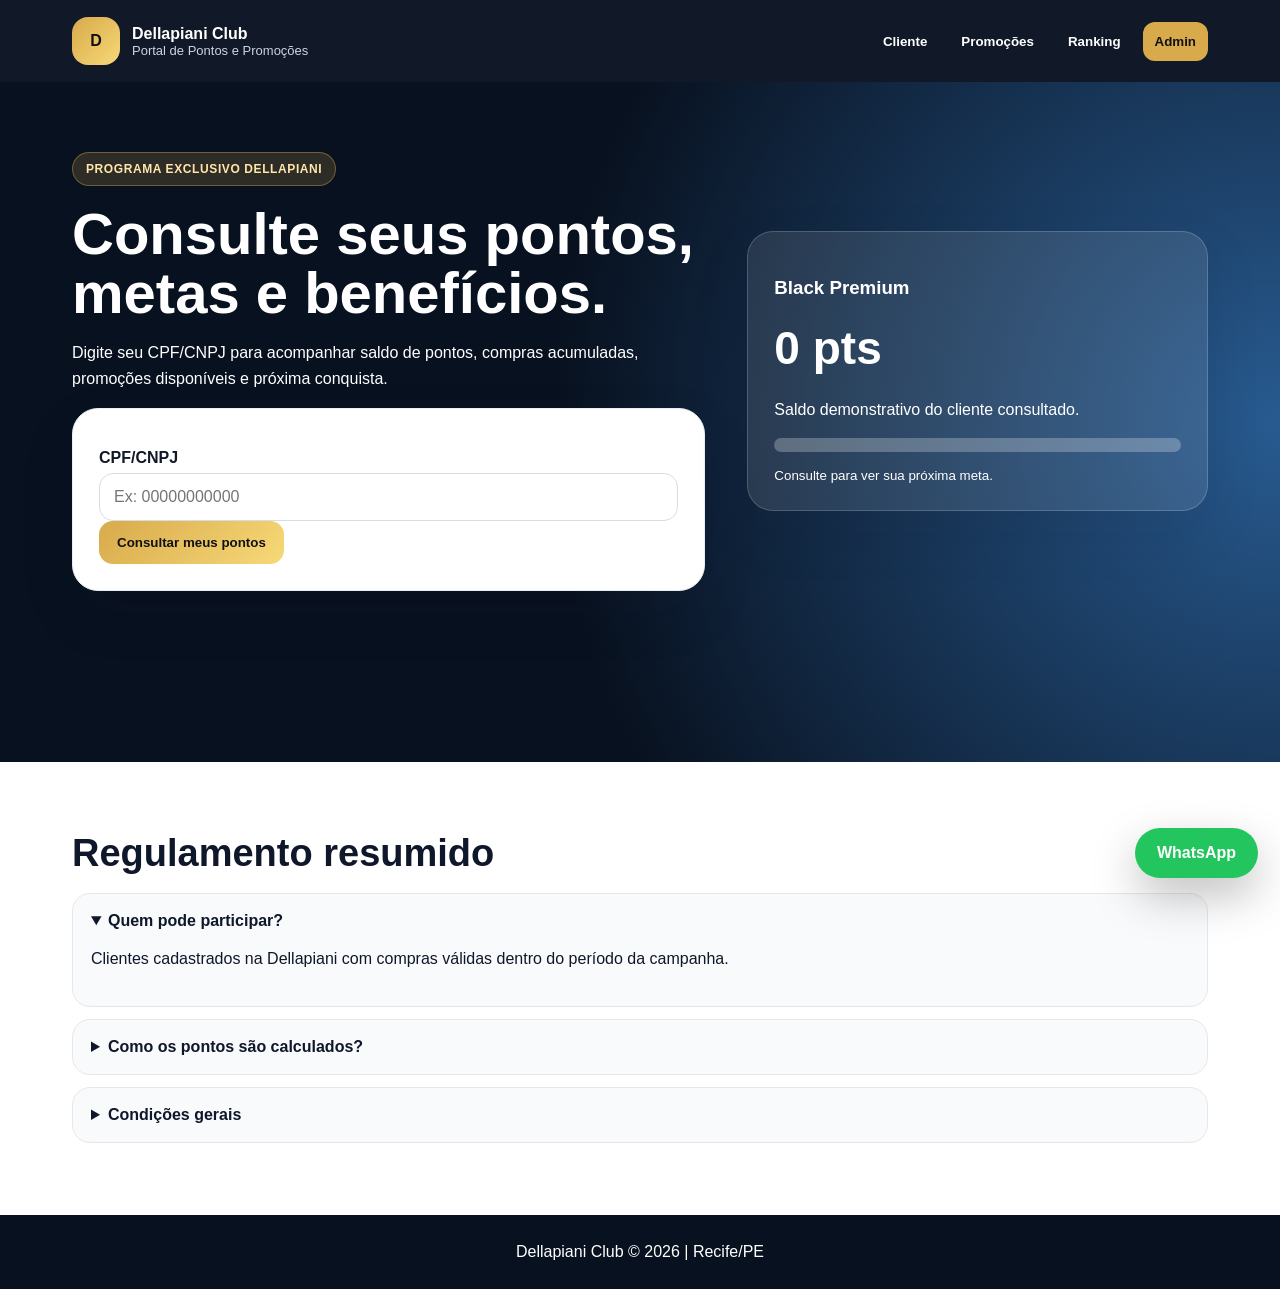
==== index.html @ cadcf080 "Add files via upload" ====
<!DOCTYPE html>
<html lang="pt-BR">
<head>
  <meta charset="UTF-8" />
  <meta name="viewport" content="width=device-width, initial-scale=1.0"/>
  <title>Dellapiani Club V2</title>
  <link rel="stylesheet" href="style.css"/>
</head>
<body>
  <nav class="nav">
    <div class="container nav-inner">
      <div class="brand">
        <div class="mark">D</div>
        <div><b>Dellapiani Club</b><span>Portal de Pontos e Promoções</span></div>
      </div>
      <div class="nav-links">
        <button onclick="showPage('cliente')">Cliente</button>
        <button onclick="showPage('promocoes')">Promoções</button>
        <button onclick="showPage('ranking')">Ranking</button>
        <button onclick="showPage('adminLogin')" class="admin-btn">Admin</button>
      </div>
    </div>
  </nav>

  <main>
    <section id="cliente" class="page active hero">
      <div class="container hero-grid">
        <div>
          <span class="pill">Programa exclusivo Dellapiani</span>
          <h1>Consulte seus pontos, metas e benefícios.</h1>
          <p>Digite seu CPF/CNPJ para acompanhar saldo de pontos, compras acumuladas, promoções disponíveis e próxima conquista.</p>
          <div class="search-card">
            <label>CPF/CNPJ</label>
            <input id="clienteDoc" placeholder="Ex: 00000000000"/>
            <button onclick="consultarCliente()" class="btn gold">Consultar meus pontos</button>
            <div id="clienteBox"></div>
          </div>
        </div>
        <div class="premium-card">
          <h3>Black Premium</h3>
          <div class="big" id="homePontos">0 pts</div>
          <p>Saldo demonstrativo do cliente consultado.</p>
          <div class="progress"><div id="homeBar" class="bar"></div></div>
          <small id="homeMeta">Consulte para ver sua próxima meta.</small>
        </div>
      </div>
    </section>

    <section id="promocoes" class="page">
      <div class="container">
        <div class="title-row">
          <div>
            <span class="pill dark">Campanhas ativas</span>
            <h2>Promoções da loja</h2>
          </div>
          <a class="btn dark" href="https://wa.me/5581999999999" target="_blank">Falar no WhatsApp</a>
        </div>
        <div id="promoGrid" class="grid"></div>
      </div>
    </section>

    <section id="ranking" class="page">
      <div class="container">
        <span class="pill dark">Performance</span>
        <h2>Ranking de clientes</h2>
        <div class="table-card">
          <table>
            <thead><tr><th>#</th><th>Cliente</th><th>Documento</th><th>Pontos</th><th>Compras</th><th>Status</th></tr></thead>
            <tbody id="rankingBody"></tbody>
          </table>
        </div>
      </div>
    </section>

    <section id="adminLogin" class="page">
      <div class="container small">
        <div class="login-card">
          <span class="pill dark">Acesso restrito</span>
          <h2>Painel Administrativo</h2>
          <p>Entre para cadastrar clientes, atualizar pontos e criar promoções.</p>
          <label>Usuário</label>
          <input id="adminUser" placeholder="admin"/>
          <label>Senha</label>
          <input id="adminPass" type="password" placeholder="1234"/>
          <button class="btn gold" onclick="loginAdmin()">Entrar</button>
          <small>Usuário teste: admin | Senha: 1234</small>
        </div>
      </div>
    </section>

    <section id="admin" class="page">
      <div class="container">
        <div class="title-row">
          <div>
            <span class="pill dark">Gestão Dellapiani</span>
            <h2>Dashboard Administrativo</h2>
          </div>
          <button class="btn danger" onclick="logoutAdmin()">Sair</button>
        </div>

        <div class="stats-grid">
          <div class="stat"><span>Clientes</span><b id="statClientes">0</b></div>
          <div class="stat"><span>Pontos totais</span><b id="statPontos">0</b></div>
          <div class="stat"><span>Compras totais</span><b id="statCompras">R$ 0,00</b></div>
          <div class="stat"><span>Promoções</span><b id="statPromos">0</b></div>
        </div>

        <div class="admin-grid">
          <div class="panel">
            <h3>Cadastrar / atualizar cliente</h3>
            <label>Nome do cliente</label><input id="nomeCliente"/>
            <label>CPF/CNPJ</label><input id="docCliente"/>
            <label>Pontos</label><input id="pontosCliente" type="number"/>
            <label>Compras acumuladas</label><input id="comprasCliente" type="number"/>
            <button class="btn dark" onclick="salvarCliente()">Salvar cliente</button>
          </div>

          <div class="panel">
            <h3>Cadastrar promoção</h3>
            <label>Título</label><input id="tituloPromo"/>
            <label>Descrição</label><textarea id="descPromo"></textarea>
            <label>Pontos necessários</label><input id="pontosPromo" type="number"/>
            <button class="btn gold" onclick="salvarPromo()">Salvar promoção</button>
          </div>

          <div class="panel wide">
            <h3>Importar clientes por CSV</h3>
            <p>Modelo: nome,documento,pontos,compras</p>
            <textarea id="csvImport" placeholder="Cliente A,12345678900,15000,250000&#10;Cliente B,98765432100,30000,500000"></textarea>
            <button class="btn dark" onclick="importarCSV()">Importar dados</button>
          </div>

          <div class="panel wide">
            <h3>Clientes cadastrados</h3>
            <div class="table-card compact">
              <table>
                <thead><tr><th>Cliente</th><th>Documento</th><th>Pontos</th><th>Compras</th><th>Ação</th></tr></thead>
                <tbody id="adminClientes"></tbody>
              </table>
            </div>
          </div>
        </div>
      </div>
    </section>

    <section class="regulamento">
      <div class="container">
        <h2>Regulamento resumido</h2>
        <details open><summary>Quem pode participar?</summary><p>Clientes cadastrados na Dellapiani com compras válidas dentro do período da campanha.</p></details>
        <details><summary>Como os pontos são calculados?</summary><p>Os pontos são lançados conforme compras faturadas, quitadas e validadas pela equipe comercial/financeira.</p></details>
        <details><summary>Condições gerais</summary><p>Compras canceladas, devolvidas ou inadimplentes não serão consideradas para pontuação ou premiação.</p></details>
      </div>
    </section>
  </main>

  <a class="zap" href="https://wa.me/5581999999999" target="_blank">WhatsApp</a>
  <footer>Dellapiani Club © 2026 | Recife/PE</footer>
  <script src="script.js"></script>
</body>
</html>
---- style.css ----
*{box-sizing:border-box}body{margin:0;font-family:Arial,Helvetica,sans-serif;background:#f6f7fb;color:#0f172a}.container{max-width:1180px;margin:auto;padding:0 22px}.nav{background:#111827;color:#fff;position:sticky;top:0;z-index:10}.nav-inner{height:82px;display:flex;align-items:center;justify-content:space-between}.brand{display:flex;gap:12px;align-items:center}.mark{width:48px;height:48px;border-radius:16px;background:linear-gradient(135deg,#d8aa4c,#f7d977);color:#111;display:grid;place-items:center;font-weight:900}.brand span{display:block;color:#cbd5e1;font-size:13px}.nav-links{display:flex;gap:10px}.nav button{background:transparent;color:#fff;border:0;font-weight:800;cursor:pointer;padding:12px}.admin-btn{background:#d8aa4c!important;color:#111!important;border-radius:12px!important}.page{display:none;padding:70px 0}.page.active{display:block}.hero{background:radial-gradient(circle at right,#285b91,#08111f 55%);color:white;min-height:680px}.hero-grid{display:grid;grid-template-columns:1.1fr .8fr;gap:42px;align-items:center}.pill{display:inline-flex;padding:9px 13px;border-radius:999px;background:rgba(216,170,76,.18);color:#ffe6aa;border:1px solid rgba(216,170,76,.4);font-size:12px;font-weight:900;text-transform:uppercase;letter-spacing:.05em}.pill.dark{background:#eef4ff;color:#123a63;border:0}h1{font-size:58px;line-height:1.02;margin:18px 0}h2{font-size:38px;margin:10px 0 18px}p{line-height:1.6}.search-card,.premium-card,.login-card,.panel,.stat,.table-card{background:white;color:#111827;border-radius:26px;padding:26px;box-shadow:0 22px 55px rgba(15,23,42,.10);border:1px solid #e8edf5}.premium-card{background:rgba(255,255,255,.1);color:white;border:1px solid rgba(255,255,255,.18)}.big{font-size:46px;font-weight:900;margin:22px 0}.btn{border:0;border-radius:14px;padding:14px 18px;font-weight:900;cursor:pointer;text-decoration:none;display:inline-flex;justify-content:center;align-items:center}.gold{background:linear-gradient(135deg,#d8aa4c,#f7d977);color:#111}.dark{background:#111827;color:#fff}.danger{background:#ef4444;color:#fff}label{font-weight:900;display:block;margin:14px 0 6px}input,textarea{width:100%;border:1px solid #d6dce8;border-radius:14px;padding:14px;font:inherit}textarea{min-height:110px}.progress{height:14px;background:rgba(255,255,255,.25);border-radius:99px;overflow:hidden;margin:14px 0}.bar{height:100%;width:0;background:linear-gradient(90deg,#d8aa4c,#f7d977)}.title-row{display:flex;justify-content:space-between;align-items:end;gap:20px;margin-bottom:26px}.grid{display:grid;grid-template-columns:repeat(3,1fr);gap:22px}.promo-card{background:white;border-radius:26px;padding:26px;box-shadow:0 18px 45px rgba(15,23,42,.08)}.promo-card b{display:inline-block;background:#fff4d3;padding:9px 12px;border-radius:999px;color:#7c570c}.table-card{padding:0;overflow:auto}table{width:100%;border-collapse:collapse;background:white}th,td{padding:15px;border-bottom:1px solid #edf0f5;text-align:left}th{background:#111827;color:white}.small{max-width:520px}.login-card small{display:block;margin-top:16px;color:#64748b}.stats-grid{display:grid;grid-template-columns:repeat(4,1fr);gap:16px;margin-bottom:24px}.stat span{color:#64748b;font-weight:800}.stat b{display:block;font-size:30px;margin-top:8px}.admin-grid{display:grid;grid-template-columns:1fr 1fr;gap:22px}.wide{grid-column:1/-1}.compact{max-height:360px}.regulamento{background:white;padding:60px 0}details{background:#f8fafc;border:1px solid #e5e7eb;border-radius:18px;padding:18px;margin:12px 0}summary{font-weight:900;cursor:pointer}.zap{position:fixed;right:22px;bottom:22px;background:#22c55e;color:white;text-decoration:none;font-weight:900;border-radius:999px;padding:16px 22px;box-shadow:0 18px 45px rgba(0,0,0,.25)}footer{background:#08111f;color:white;text-align:center;padding:28px}
@media(max-width:850px){.hero-grid,.admin-grid{grid-template-columns:1fr}.grid,.stats-grid{grid-template-columns:1fr 1fr}.nav-links{display:none}h1{font-size:42px}.title-row{display:block}}@media(max-width:560px){.grid,.stats-grid{grid-template-columns:1fr}.page{padding:42px 0}.hero{min-height:auto}}
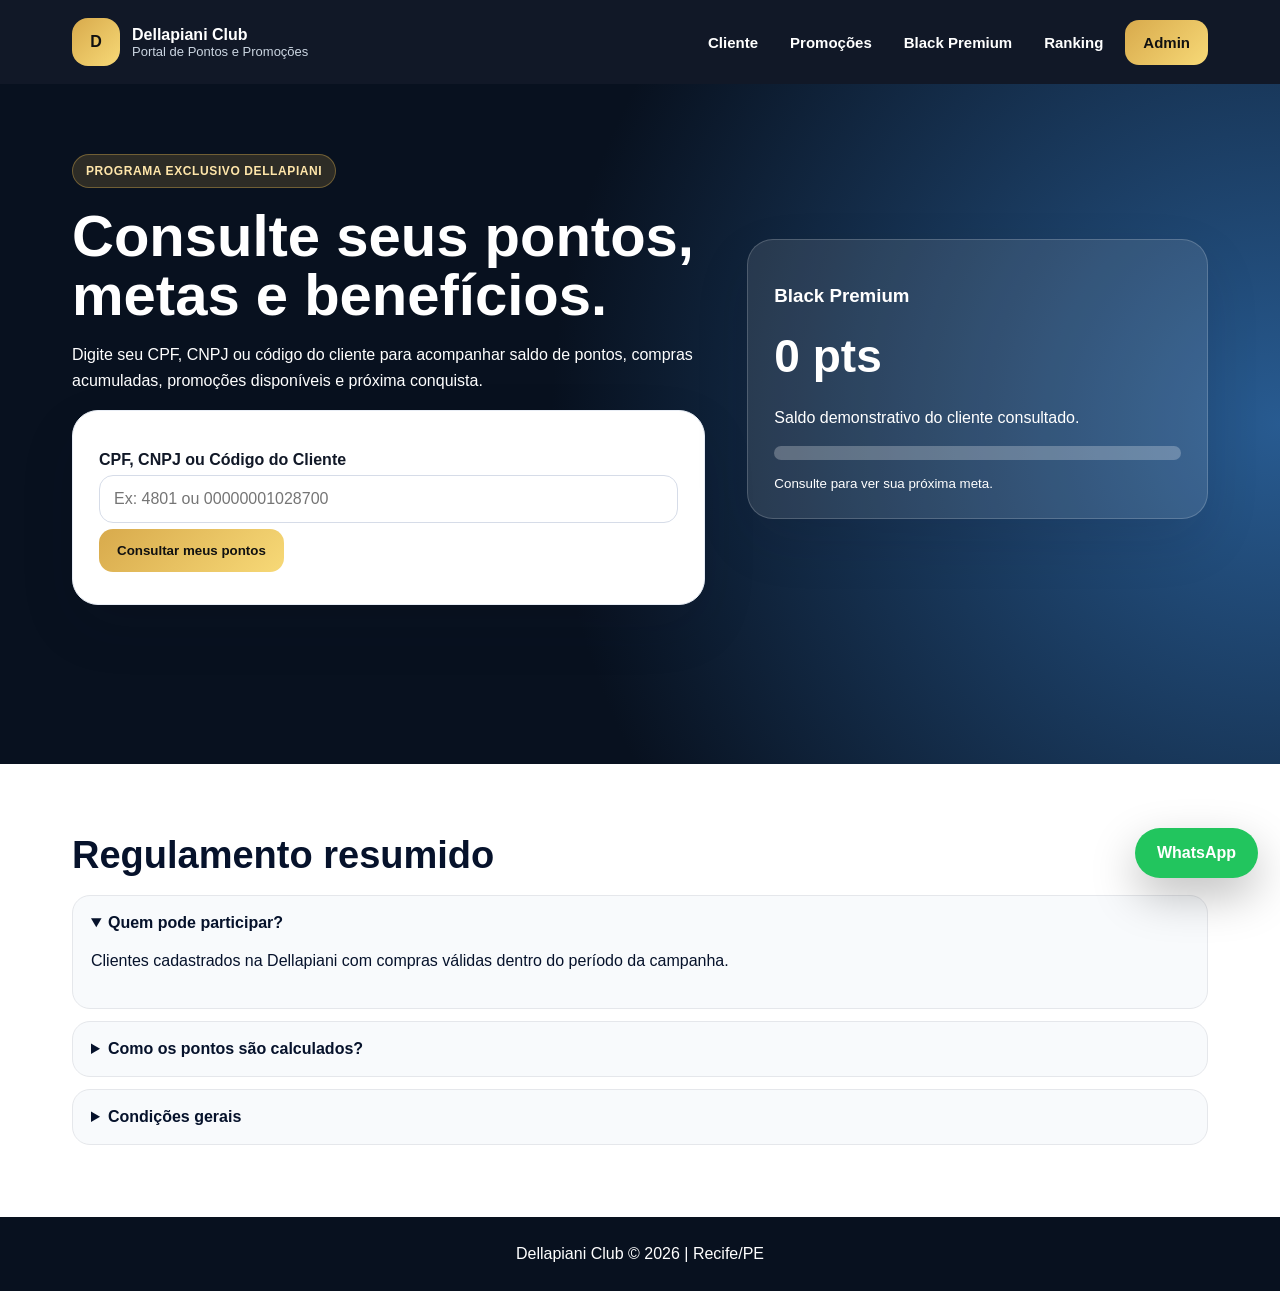
==== commit bf11701c: "Add files via upload" ====
--- a/index.html
+++ b/index.html
@@ -1,21 +1,26 @@
 <!DOCTYPE html>
 <html lang="pt-BR">
 <head>
-  <meta charset="UTF-8" />
+  <meta charset="UTF-8"/>
   <meta name="viewport" content="width=device-width, initial-scale=1.0"/>
-  <title>Dellapiani Club V2</title>
+  <title>Dellapiani Club | Black Premium</title>
   <link rel="stylesheet" href="style.css"/>
 </head>
 <body>
   <nav class="nav">
     <div class="container nav-inner">
-      <div class="brand">
+      <div class="brand" onclick="showPage('cliente')">
         <div class="mark">D</div>
-        <div><b>Dellapiani Club</b><span>Portal de Pontos e Promoções</span></div>
-      </div>
+        <div>
+          <b>Dellapiani Club</b>
+          <span>Portal de Pontos e Promoções</span>
+        </div>
+      </div>
+
       <div class="nav-links">
         <button onclick="showPage('cliente')">Cliente</button>
         <button onclick="showPage('promocoes')">Promoções</button>
+        <button onclick="showPage('black')">Black Premium</button>
         <button onclick="showPage('ranking')">Ranking</button>
         <button onclick="showPage('adminLogin')" class="admin-btn">Admin</button>
       </div>
@@ -28,14 +33,16 @@
         <div>
           <span class="pill">Programa exclusivo Dellapiani</span>
           <h1>Consulte seus pontos, metas e benefícios.</h1>
-          <p>Digite seu CPF/CNPJ para acompanhar saldo de pontos, compras acumuladas, promoções disponíveis e próxima conquista.</p>
+          <p>Digite seu CPF, CNPJ ou código do cliente para acompanhar saldo de pontos, compras acumuladas, promoções disponíveis e próxima conquista.</p>
+
           <div class="search-card">
-            <label>CPF/CNPJ</label>
-            <input id="clienteDoc" placeholder="Ex: 00000000000"/>
+            <label>CPF, CNPJ ou Código do Cliente</label>
+            <input id="clienteDoc" placeholder="Ex: 4801 ou 00000001028700"/>
             <button onclick="consultarCliente()" class="btn gold">Consultar meus pontos</button>
             <div id="clienteBox"></div>
           </div>
         </div>
+
         <div class="premium-card">
           <h3>Black Premium</h3>
           <div class="big" id="homePontos">0 pts</div>
@@ -59,13 +66,69 @@
       </div>
     </section>
 
+    <section id="black" class="page">
+      <div class="container">
+        <div class="title-row">
+          <div>
+            <span class="pill dark">Campanha Black</span>
+            <h2>Black Premium Dellapiani</h2>
+            <p class="muted">Quanto maior o projeto, maior a experiência Black.</p>
+          </div>
+          <button class="btn gold" onclick="showPage('cliente')">Consultar progresso</button>
+        </div>
+
+        <div class="black-banner">
+          <div>
+            <span class="pill">RT 10%</span>
+            <h2>Invista nos produtos Black e avance nas metas.</h2>
+            <p>Campanha exclusiva para clientes, arquitetos e parceiros com premiações progressivas.</p>
+          </div>
+        </div>
+
+        <div class="black-grid">
+          <div class="black-card">
+            <b>R$ 100.000</b>
+            <h3>Moto Elétrica</h3>
+            <p>Mobilidade sustentável com design e potência.</p>
+          </div>
+          <div class="black-card">
+            <b>R$ 200.000</b>
+            <h3>iPhone 17 Pro</h3>
+            <p>Smartphone premium para clientes de alta performance.</p>
+          </div>
+          <div class="black-card">
+            <b>R$ 500.000</b>
+            <h3>Escolha 1 entre 3 opções</h3>
+            <p>Viagem Internacional, Home Cinema Premium ou Kit Energia Solar.</p>
+          </div>
+          <div class="black-card">
+            <b>R$ 1.500.000</b>
+            <h3>Carro Elétrico Básico</h3>
+            <p>BYD Dolphin, GWM Ora 03, Renault Kwid E-Tech ou JAC E-JS1.</p>
+          </div>
+          <div class="black-card">
+            <b>R$ 4.000.000</b>
+            <h3>Carro Elétrico Luxo</h3>
+            <p>Volvo EX30, BYD Han, Zeekr X ou Xpeng G6.</p>
+          </div>
+        </div>
+
+        <div class="reg-box">
+          <h3>Regulamento resumido</h3>
+          <p>Participam clientes cadastrados, com compras válidas, faturadas e quitadas dentro do período da campanha. Compras canceladas, devolvidas ou inadimplentes não entram na pontuação.</p>
+        </div>
+      </div>
+    </section>
+
     <section id="ranking" class="page">
       <div class="container">
         <span class="pill dark">Performance</span>
         <h2>Ranking de clientes</h2>
         <div class="table-card">
           <table>
-            <thead><tr><th>#</th><th>Cliente</th><th>Documento</th><th>Pontos</th><th>Compras</th><th>Status</th></tr></thead>
+            <thead>
+              <tr><th>#</th><th>Cliente</th><th>Documento</th><th>Pontos</th><th>Compras</th><th>Status</th></tr>
+            </thead>
             <tbody id="rankingBody"></tbody>
           </table>
         </div>
@@ -77,7 +140,7 @@
         <div class="login-card">
           <span class="pill dark">Acesso restrito</span>
           <h2>Painel Administrativo</h2>
-          <p>Entre para cadastrar clientes, atualizar pontos e criar promoções.</p>
+          <p>Entre para cadastrar clientes, atualizar pontos, importar CSV e criar promoções.</p>
           <label>Usuário</label>
           <input id="adminUser" placeholder="admin"/>
           <label>Senha</label>
@@ -108,33 +171,49 @@
         <div class="admin-grid">
           <div class="panel">
             <h3>Cadastrar / atualizar cliente</h3>
-            <label>Nome do cliente</label><input id="nomeCliente"/>
-            <label>CPF/CNPJ</label><input id="docCliente"/>
-            <label>Pontos</label><input id="pontosCliente" type="number"/>
-            <label>Compras acumuladas</label><input id="comprasCliente" type="number"/>
+            <label>Nome do cliente</label>
+            <input id="nomeCliente" placeholder="Ex: WESLEY BARBOSA"/>
+            <label>CPF/CNPJ ou Código</label>
+            <input id="docCliente" placeholder="Ex: 4801 ou 00000001028700"/>
+            <label>Pontos</label>
+            <input id="pontosCliente" type="number" placeholder="Ex: 17196"/>
+            <label>Compras acumuladas</label>
+            <input id="comprasCliente" type="number" placeholder="Ex: 171960"/>
             <button class="btn dark" onclick="salvarCliente()">Salvar cliente</button>
           </div>
 
           <div class="panel">
             <h3>Cadastrar promoção</h3>
-            <label>Título</label><input id="tituloPromo"/>
-            <label>Descrição</label><textarea id="descPromo"></textarea>
-            <label>Pontos necessários</label><input id="pontosPromo" type="number"/>
+            <label>Título</label>
+            <input id="tituloPromo" placeholder="Ex: Black Premium"/>
+            <label>Descrição</label>
+            <textarea id="descPromo" placeholder="Descreva a campanha"></textarea>
+            <label>Pontos necessários</label>
+            <input id="pontosPromo" type="number" placeholder="Ex: 10000"/>
             <button class="btn gold" onclick="salvarPromo()">Salvar promoção</button>
           </div>
 
           <div class="panel wide">
             <h3>Importar clientes por CSV</h3>
-            <p>Modelo: nome,documento,pontos,compras</p>
-            <textarea id="csvImport" placeholder="Cliente A,12345678900,15000,250000&#10;Cliente B,98765432100,30000,500000"></textarea>
-            <button class="btn dark" onclick="importarCSV()">Importar dados</button>
+            <p class="muted">Aceita vírgula ou ponto e vírgula. Formatos aceitos:</p>
+            <pre>nome,documento,pontos,compras
+nome;documento;pontos;compras
+nome documento pontos produto</pre>
+            <textarea id="csvImport" placeholder="WESLEY BARBOSA;4801;17196;PORCELANATO&#10;YARA PAIVA;1285;10000;PORCELANATO"></textarea>
+            <div class="button-row">
+              <button class="btn dark" onclick="importarCSV()">Importar dados</button>
+              <button class="btn danger" onclick="limparClientes()">Limpar clientes</button>
+              <button class="btn gold" onclick="baixarModeloCSV()">Baixar modelo CSV</button>
+            </div>
           </div>
 
           <div class="panel wide">
             <h3>Clientes cadastrados</h3>
             <div class="table-card compact">
               <table>
-                <thead><tr><th>Cliente</th><th>Documento</th><th>Pontos</th><th>Compras</th><th>Ação</th></tr></thead>
+                <thead>
+                  <tr><th>Cliente</th><th>Documento</th><th>Pontos</th><th>Compras</th><th>Ação</th></tr>
+                </thead>
                 <tbody id="adminClientes"></tbody>
               </table>
             </div>
@@ -146,9 +225,18 @@
     <section class="regulamento">
       <div class="container">
         <h2>Regulamento resumido</h2>
-        <details open><summary>Quem pode participar?</summary><p>Clientes cadastrados na Dellapiani com compras válidas dentro do período da campanha.</p></details>
-        <details><summary>Como os pontos são calculados?</summary><p>Os pontos são lançados conforme compras faturadas, quitadas e validadas pela equipe comercial/financeira.</p></details>
-        <details><summary>Condições gerais</summary><p>Compras canceladas, devolvidas ou inadimplentes não serão consideradas para pontuação ou premiação.</p></details>
+        <details open>
+          <summary>Quem pode participar?</summary>
+          <p>Clientes cadastrados na Dellapiani com compras válidas dentro do período da campanha.</p>
+        </details>
+        <details>
+          <summary>Como os pontos são calculados?</summary>
+          <p>Os pontos são lançados conforme compras faturadas, quitadas e validadas pela equipe comercial/financeira.</p>
+        </details>
+        <details>
+          <summary>Condições gerais</summary>
+          <p>Compras canceladas, devolvidas ou inadimplentes não serão consideradas para pontuação ou premiação.</p>
+        </details>
       </div>
     </section>
   </main>
--- a/style.css
+++ b/style.css
@@ -1,2 +1,63 @@
-*{box-sizing:border-box}body{margin:0;font-family:Arial,Helvetica,sans-serif;background:#f6f7fb;color:#0f172a}.container{max-width:1180px;margin:auto;padding:0 22px}.nav{background:#111827;color:#fff;position:sticky;top:0;z-index:10}.nav-inner{height:82px;display:flex;align-items:center;justify-content:space-between}.brand{display:flex;gap:12px;align-items:center}.mark{width:48px;height:48px;border-radius:16px;background:linear-gradient(135deg,#d8aa4c,#f7d977);color:#111;display:grid;place-items:center;font-weight:900}.brand span{display:block;color:#cbd5e1;font-size:13px}.nav-links{display:flex;gap:10px}.nav button{background:transparent;color:#fff;border:0;font-weight:800;cursor:pointer;padding:12px}.admin-btn{background:#d8aa4c!important;color:#111!important;border-radius:12px!important}.page{display:none;padding:70px 0}.page.active{display:block}.hero{background:radial-gradient(circle at right,#285b91,#08111f 55%);color:white;min-height:680px}.hero-grid{display:grid;grid-template-columns:1.1fr .8fr;gap:42px;align-items:center}.pill{display:inline-flex;padding:9px 13px;border-radius:999px;background:rgba(216,170,76,.18);color:#ffe6aa;border:1px solid rgba(216,170,76,.4);font-size:12px;font-weight:900;text-transform:uppercase;letter-spacing:.05em}.pill.dark{background:#eef4ff;color:#123a63;border:0}h1{font-size:58px;line-height:1.02;margin:18px 0}h2{font-size:38px;margin:10px 0 18px}p{line-height:1.6}.search-card,.premium-card,.login-card,.panel,.stat,.table-card{background:white;color:#111827;border-radius:26px;padding:26px;box-shadow:0 22px 55px rgba(15,23,42,.10);border:1px solid #e8edf5}.premium-card{background:rgba(255,255,255,.1);color:white;border:1px solid rgba(255,255,255,.18)}.big{font-size:46px;font-weight:900;margin:22px 0}.btn{border:0;border-radius:14px;padding:14px 18px;font-weight:900;cursor:pointer;text-decoration:none;display:inline-flex;justify-content:center;align-items:center}.gold{background:linear-gradient(135deg,#d8aa4c,#f7d977);color:#111}.dark{background:#111827;color:#fff}.danger{background:#ef4444;color:#fff}label{font-weight:900;display:block;margin:14px 0 6px}input,textarea{width:100%;border:1px solid #d6dce8;border-radius:14px;padding:14px;font:inherit}textarea{min-height:110px}.progress{height:14px;background:rgba(255,255,255,.25);border-radius:99px;overflow:hidden;margin:14px 0}.bar{height:100%;width:0;background:linear-gradient(90deg,#d8aa4c,#f7d977)}.title-row{display:flex;justify-content:space-between;align-items:end;gap:20px;margin-bottom:26px}.grid{display:grid;grid-template-columns:repeat(3,1fr);gap:22px}.promo-card{background:white;border-radius:26px;padding:26px;box-shadow:0 18px 45px rgba(15,23,42,.08)}.promo-card b{display:inline-block;background:#fff4d3;padding:9px 12px;border-radius:999px;color:#7c570c}.table-card{padding:0;overflow:auto}table{width:100%;border-collapse:collapse;background:white}th,td{padding:15px;border-bottom:1px solid #edf0f5;text-align:left}th{background:#111827;color:white}.small{max-width:520px}.login-card small{display:block;margin-top:16px;color:#64748b}.stats-grid{display:grid;grid-template-columns:repeat(4,1fr);gap:16px;margin-bottom:24px}.stat span{color:#64748b;font-weight:800}.stat b{display:block;font-size:30px;margin-top:8px}.admin-grid{display:grid;grid-template-columns:1fr 1fr;gap:22px}.wide{grid-column:1/-1}.compact{max-height:360px}.regulamento{background:white;padding:60px 0}details{background:#f8fafc;border:1px solid #e5e7eb;border-radius:18px;padding:18px;margin:12px 0}summary{font-weight:900;cursor:pointer}.zap{position:fixed;right:22px;bottom:22px;background:#22c55e;color:white;text-decoration:none;font-weight:900;border-radius:999px;padding:16px 22px;box-shadow:0 18px 45px rgba(0,0,0,.25)}footer{background:#08111f;color:white;text-align:center;padding:28px}
-@media(max-width:850px){.hero-grid,.admin-grid{grid-template-columns:1fr}.grid,.stats-grid{grid-template-columns:1fr 1fr}.nav-links{display:none}h1{font-size:42px}.title-row{display:block}}@media(max-width:560px){.grid,.stats-grid{grid-template-columns:1fr}.page{padding:42px 0}.hero{min-height:auto}}
+*{box-sizing:border-box}
+:root{--navy:#0d1424;--dark:#08111f;--gold:#d8aa4c;--gold2:#f7d977;--soft:#f5f7fb;--muted:#64748b}
+body{margin:0;font-family:Arial,Helvetica,sans-serif;background:var(--soft);color:#06122b}
+.container{max-width:1180px;margin:auto;padding:0 22px}
+.nav{background:#111827;color:#fff;position:sticky;top:0;z-index:10}
+.nav-inner{height:84px;display:flex;align-items:center;justify-content:space-between;gap:20px}
+.brand{display:flex;gap:12px;align-items:center;cursor:pointer}
+.mark{width:48px;height:48px;border-radius:16px;background:linear-gradient(135deg,var(--gold),var(--gold2));color:#111;display:grid;place-items:center;font-weight:900}
+.brand span{display:block;color:#cbd5e1;font-size:13px}
+.nav-links{display:flex;gap:12px;align-items:center}
+.nav button{background:transparent;color:#fff;border:0;font-weight:900;cursor:pointer;padding:12px 10px;font-size:15px}
+.admin-btn{background:linear-gradient(135deg,var(--gold),var(--gold2))!important;color:#111!important;border-radius:14px!important;padding:14px 18px!important}
+.page{display:none;padding:70px 0}
+.page.active{display:block}
+.hero{background:radial-gradient(circle at right,#285b91,#08111f 55%);color:white;min-height:680px}
+.hero-grid{display:grid;grid-template-columns:1.1fr .8fr;gap:42px;align-items:center}
+.pill{display:inline-flex;padding:9px 13px;border-radius:999px;background:rgba(216,170,76,.18);color:#ffe6aa;border:1px solid rgba(216,170,76,.4);font-size:12px;font-weight:900;text-transform:uppercase;letter-spacing:.05em}
+.pill.dark{background:#eef4ff;color:#123a63;border:0}
+h1{font-size:58px;line-height:1.02;margin:18px 0}
+h2{font-size:38px;margin:10px 0 18px}
+p{line-height:1.6}
+.muted{color:var(--muted)}
+.search-card,.premium-card,.login-card,.panel,.stat,.table-card,.reg-box{background:white;color:#111827;border-radius:26px;padding:26px;box-shadow:0 22px 55px rgba(15,23,42,.10);border:1px solid #e8edf5}
+.premium-card{background:rgba(255,255,255,.1);color:white;border:1px solid rgba(255,255,255,.18)}
+.big{font-size:46px;font-weight:900;margin:22px 0}
+.btn{border:0;border-radius:14px;padding:14px 18px;font-weight:900;cursor:pointer;text-decoration:none;display:inline-flex;justify-content:center;align-items:center;margin:6px 6px 6px 0}
+.gold{background:linear-gradient(135deg,var(--gold),var(--gold2));color:#111}
+.dark{background:#111827;color:#fff}
+.danger{background:#ef4444;color:#fff}
+label{font-weight:900;display:block;margin:14px 0 6px}
+input,textarea{width:100%;border:1px solid #d6dce8;border-radius:14px;padding:14px;font:inherit}
+textarea{min-height:130px}
+pre{background:#f8fafc;border:1px solid #e5e7eb;padding:14px;border-radius:14px;white-space:pre-wrap}
+.progress{height:14px;background:rgba(255,255,255,.25);border-radius:99px;overflow:hidden;margin:14px 0}
+.bar{height:100%;width:0;background:linear-gradient(90deg,var(--gold),var(--gold2))}
+.title-row{display:flex;justify-content:space-between;align-items:end;gap:20px;margin-bottom:26px}
+.grid{display:grid;grid-template-columns:repeat(3,1fr);gap:22px}
+.promo-card,.black-card{background:white;border-radius:26px;padding:26px;box-shadow:0 18px 45px rgba(15,23,42,.08)}
+.promo-card b,.black-card b{display:inline-block;background:#fff4d3;padding:9px 12px;border-radius:999px;color:#7c570c}
+.table-card{padding:0;overflow:auto}
+table{width:100%;border-collapse:collapse;background:white}
+th,td{padding:15px;border-bottom:1px solid #edf0f5;text-align:left}
+th{background:#111827;color:white}
+.small{max-width:520px}
+.login-card small{display:block;margin-top:16px;color:#64748b}
+.stats-grid{display:grid;grid-template-columns:repeat(4,1fr);gap:16px;margin-bottom:24px}
+.stat span{color:#64748b;font-weight:800}
+.stat b{display:block;font-size:30px;margin-top:8px}
+.admin-grid{display:grid;grid-template-columns:1fr 1fr;gap:22px}
+.wide{grid-column:1/-1}
+.compact{max-height:430px}
+.regulamento{background:white;padding:60px 0}
+details{background:#f8fafc;border:1px solid #e5e7eb;border-radius:18px;padding:18px;margin:12px 0}
+summary{font-weight:900;cursor:pointer}
+.zap{position:fixed;right:22px;bottom:22px;background:#22c55e;color:white;text-decoration:none;font-weight:900;border-radius:999px;padding:16px 22px;box-shadow:0 18px 45px rgba(0,0,0,.25)}
+footer{background:#08111f;color:white;text-align:center;padding:28px}
+.black-banner{background:linear-gradient(135deg,#050505,#1a1a1a);border:1px solid rgba(216,170,76,.35);border-radius:30px;padding:34px;color:white;margin-bottom:22px;box-shadow:0 22px 55px rgba(0,0,0,.18)}
+.black-banner h2{color:white}
+.black-grid{display:grid;grid-template-columns:repeat(2,1fr);gap:22px}
+.black-card{border:1px solid #efe3c2}
+.button-row{display:flex;gap:8px;flex-wrap:wrap}
+@media(max-width:900px){.hero-grid,.admin-grid,.black-grid{grid-template-columns:1fr}.grid,.stats-grid{grid-template-columns:1fr 1fr}.nav-links{display:none}h1{font-size:42px}.title-row{display:block}}
+@media(max-width:560px){.grid,.stats-grid{grid-template-columns:1fr}.page{padding:42px 0}.hero{min-height:auto}h1{font-size:34px}h2{font-size:30px}}
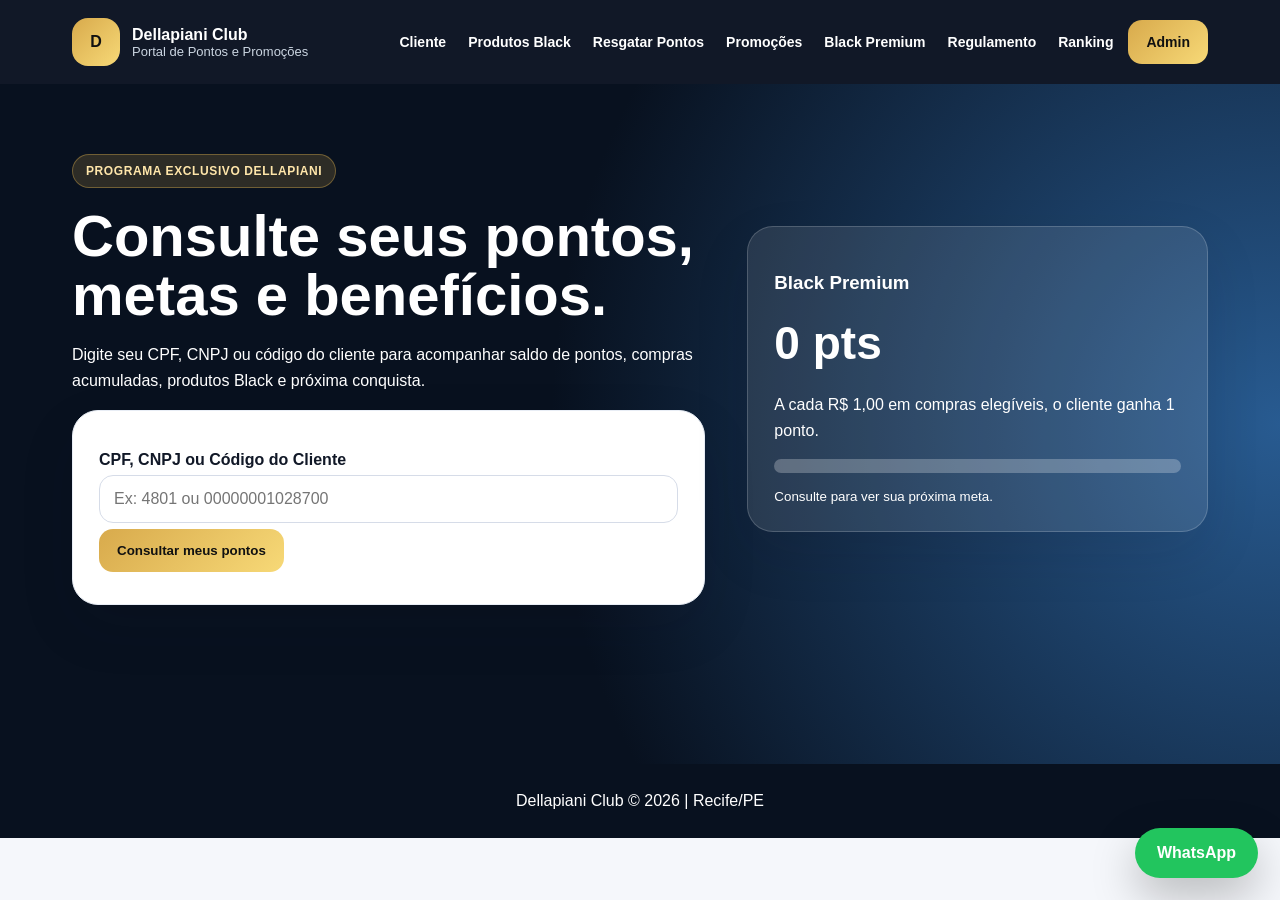
==== commit 3f1bdb67: "Add files via upload" ====
--- a/index.html
+++ b/index.html
@@ -19,8 +19,11 @@
 
       <div class="nav-links">
         <button onclick="showPage('cliente')">Cliente</button>
+        <button onclick="showPage('produtosBlack')">Produtos Black</button>
+        <button onclick="showPage('resgate')">Resgatar Pontos</button>
         <button onclick="showPage('promocoes')">Promoções</button>
         <button onclick="showPage('black')">Black Premium</button>
+        <button onclick="showPage('regulamento')">Regulamento</button>
         <button onclick="showPage('ranking')">Ranking</button>
         <button onclick="showPage('adminLogin')" class="admin-btn">Admin</button>
       </div>
@@ -33,7 +36,7 @@
         <div>
           <span class="pill">Programa exclusivo Dellapiani</span>
           <h1>Consulte seus pontos, metas e benefícios.</h1>
-          <p>Digite seu CPF, CNPJ ou código do cliente para acompanhar saldo de pontos, compras acumuladas, promoções disponíveis e próxima conquista.</p>
+          <p>Digite seu CPF, CNPJ ou código do cliente para acompanhar saldo de pontos, compras acumuladas, produtos Black e próxima conquista.</p>
 
           <div class="search-card">
             <label>CPF, CNPJ ou Código do Cliente</label>
@@ -46,9 +49,75 @@
         <div class="premium-card">
           <h3>Black Premium</h3>
           <div class="big" id="homePontos">0 pts</div>
-          <p>Saldo demonstrativo do cliente consultado.</p>
+          <p>A cada R$ 1,00 em compras elegíveis, o cliente ganha 1 ponto.</p>
           <div class="progress"><div id="homeBar" class="bar"></div></div>
           <small id="homeMeta">Consulte para ver sua próxima meta.</small>
+        </div>
+      </div>
+    </section>
+
+    <section id="produtosBlack" class="page">
+      <div class="container">
+        <div class="title-row">
+          <div>
+            <span class="pill dark">Catálogo Black</span>
+            <h2>Produtos Black</h2>
+            <p class="muted">Seleção de produtos exclusivos da campanha Black Premium.</p>
+          </div>
+          <button class="btn gold" onclick="showPage('cliente')">Consultar pontos</button>
+        </div>
+
+        <div class="product-highlight">
+          <div>
+            <span class="pill">Exclusivo Black</span>
+            <h2>Produtos de alto padrão para projetos premium.</h2>
+            <p>Use esta aba para apresentar linhas Black aos clientes, arquitetos e parceiros durante a campanha.</p>
+          </div>
+        </div>
+
+        <div class="products-grid" id="produtosBlackGrid"></div>
+      </div>
+    </section>
+
+    <section id="resgate" class="page">
+      <div class="container">
+        <div class="title-row">
+          <div>
+            <span class="pill dark">Benefícios</span>
+            <h2>Resgatar pontos</h2>
+            <p class="muted">O cliente informa CPF/CNPJ ou código, escolhe a recompensa e envia a solicitação para análise.</p>
+          </div>
+        </div>
+
+        <div class="redeem-grid">
+          <div class="panel">
+            <h3>Consultar saldo para resgate</h3>
+            <label>CPF, CNPJ ou Código do Cliente</label>
+            <input id="resgateDoc" placeholder="Ex: 4801"/>
+            <button class="btn dark" onclick="consultarParaResgate()">Ver saldo</button>
+            <div id="resgateClienteBox"></div>
+          </div>
+
+          <div class="panel">
+            <h3>Solicitar resgate</h3>
+            <label>Recompensa desejada</label>
+            <select id="resgatePremio">
+              <option value="100000|Moto Elétrica">100.000 pts - Moto Elétrica</option>
+              <option value="200000|iPhone 17 Pro">200.000 pts - iPhone 17 Pro</option>
+              <option value="500000|Viagem Internacional">500.000 pts - Viagem Internacional</option>
+              <option value="500000|Home Cinema Premium">500.000 pts - Home Cinema Premium</option>
+              <option value="500000|Kit Energia Solar">500.000 pts - Kit Energia Solar</option>
+              <option value="1500000|Carro Elétrico Básico">1.500.000 pts - Carro Elétrico Básico</option>
+              <option value="4000000|Carro Elétrico Luxo">4.000.000 pts - Carro Elétrico Luxo</option>
+            </select>
+
+            <label>WhatsApp para contato</label>
+            <input id="resgateWhatsapp" placeholder="Ex: 81999999999"/>
+            <label>Observação</label>
+            <textarea id="resgateObs" placeholder="Ex: desejo receber contato do comercial"></textarea>
+            <button class="btn gold" onclick="solicitarResgate()">Enviar solicitação</button>
+            <div id="resgateMsg"></div>
+          </div>
         </div>
       </div>
     </section>
@@ -74,7 +143,7 @@
             <h2>Black Premium Dellapiani</h2>
             <p class="muted">Quanto maior o projeto, maior a experiência Black.</p>
           </div>
-          <button class="btn gold" onclick="showPage('cliente')">Consultar progresso</button>
+          <button class="btn gold" onclick="showPage('resgate')">Resgatar pontos</button>
         </div>
 
         <div class="black-banner">
@@ -86,36 +155,88 @@
         </div>
 
         <div class="black-grid">
-          <div class="black-card">
-            <b>R$ 100.000</b>
-            <h3>Moto Elétrica</h3>
-            <p>Mobilidade sustentável com design e potência.</p>
-          </div>
-          <div class="black-card">
-            <b>R$ 200.000</b>
-            <h3>iPhone 17 Pro</h3>
-            <p>Smartphone premium para clientes de alta performance.</p>
-          </div>
-          <div class="black-card">
-            <b>R$ 500.000</b>
-            <h3>Escolha 1 entre 3 opções</h3>
-            <p>Viagem Internacional, Home Cinema Premium ou Kit Energia Solar.</p>
-          </div>
-          <div class="black-card">
-            <b>R$ 1.500.000</b>
-            <h3>Carro Elétrico Básico</h3>
-            <p>BYD Dolphin, GWM Ora 03, Renault Kwid E-Tech ou JAC E-JS1.</p>
-          </div>
-          <div class="black-card">
-            <b>R$ 4.000.000</b>
-            <h3>Carro Elétrico Luxo</h3>
-            <p>Volvo EX30, BYD Han, Zeekr X ou Xpeng G6.</p>
-          </div>
-        </div>
-
-        <div class="reg-box">
-          <h3>Regulamento resumido</h3>
-          <p>Participam clientes cadastrados, com compras válidas, faturadas e quitadas dentro do período da campanha. Compras canceladas, devolvidas ou inadimplentes não entram na pontuação.</p>
+          <div class="black-card"><b>100.000 pontos</b><h3>Moto Elétrica</h3><p>Meta equivalente a R$ 100.000,00 em compras elegíveis.</p></div>
+          <div class="black-card"><b>200.000 pontos</b><h3>iPhone 17 Pro</h3><p>Meta equivalente a R$ 200.000,00 em compras elegíveis.</p></div>
+          <div class="black-card"><b>500.000 pontos</b><h3>Escolha 1 entre 3 opções</h3><p>Viagem Internacional, Home Cinema Premium ou Kit Energia Solar.</p></div>
+          <div class="black-card"><b>1.500.000 pontos</b><h3>Carro Elétrico Básico</h3><p>BYD Dolphin, GWM Ora 03, Renault Kwid E-Tech ou JAC E-JS1.</p></div>
+          <div class="black-card"><b>4.000.000 pontos</b><h3>Carro Elétrico Luxo</h3><p>Volvo EX30, BYD Han, Zeekr X ou Xpeng G6.</p></div>
+        </div>
+      </div>
+    </section>
+
+    <section id="regulamento" class="page">
+      <div class="container">
+        <div class="title-row">
+          <div>
+            <span class="pill dark">Regras Oficiais</span>
+            <h2>Regulamento da Promoção</h2>
+            <p class="muted">Dellapiani Club Black Premium 2026/2027</p>
+          </div>
+        </div>
+
+        <div class="reg-card">
+          <h3>1. Da Promoção</h3>
+          <p>A promoção Dellapiani Club Black Premium tem como objetivo incentivar as compras de produtos participantes da linha Black, premiando clientes que atingirem as metas estabelecidas durante o período promocional.</p>
+
+          <h3>2. Período de Participação</h3>
+          <div class="alert-warning">
+            <b>Início:</b> 15/06/2026<br>
+            <b>Término:</b> 15/06/2027
+          </div>
+          <p>Todas as compras elegíveis realizadas dentro deste período gerarão pontos para participação na campanha.</p>
+          <p>Ao término da promoção, em <b>15/06/2027</b>, ocorrerá o encerramento oficial da campanha. Após esta data, todos os pontos acumulados serão automaticamente cancelados e zerados.</p>
+          <p>Os participantes deverão solicitar o resgate de seus pontos e premiações até a data limite de encerramento. Pontos não utilizados ou não resgatados até a data final serão perdidos definitivamente, sem possibilidade de recuperação, transferência, compensação, conversão em dinheiro, crédito ou desconto.</p>
+          <p>Uma nova campanha promocional poderá ser iniciada posteriormente, com regras, metas, prêmios e pontuações independentes da campanha anterior.</p>
+
+          <h3>3. Participantes</h3>
+          <p>Poderão participar pessoas físicas, pessoas jurídicas, arquitetos, designers de interiores, construtoras e clientes cadastrados na Dellapiani, desde que estejam devidamente cadastrados no Dellapiani Club.</p>
+
+          <h3>4. Produtos Participantes</h3>
+          <p>Participam da campanha os produtos identificados como integrantes da linha Black, incluindo: Corso, Luzon, Casca, Brava, Bonsai, Bergamo, Turim, Litoral, Garda, Zigzag, Labirint e demais produtos que vierem a ser classificados pela Dellapiani como participantes.</p>
+
+          <h3>5. Acúmulo de Pontos</h3>
+          <p>Os participantes acumularão pontos por meio das compras realizadas dos produtos participantes da campanha, conforme critérios estabelecidos pela Dellapiani.</p>
+          <div class="points-rule">
+            <b>Regra padrão:</b><br>
+            R$ 1,00 em compras = 1 ponto
+          </div>
+          <p>Os pontos serão creditados somente após o cumprimento das seguintes etapas:</p>
+          <ul>
+            <li>Faturamento da venda;</li>
+            <li>Entrega da mercadoria ao cliente;</li>
+            <li>Liquidação financeira integral do respectivo título.</li>
+          </ul>
+          <p>Enquanto existir saldo em aberto, os pontos poderão permanecer pendentes e não poderão ser utilizados para resgate de premiações.</p>
+          <p>Compras canceladas, devolvidas, inadimplentes, trocas que reduzam o valor originalmente faturado, erros operacionais ou tentativas de fraude poderão gerar cancelamento ou estorno dos pontos.</p>
+
+          <h3>6. Metas e Premiações</h3>
+          <div class="table-card">
+            <table>
+              <thead><tr><th>Meta</th><th>Premiação</th></tr></thead>
+              <tbody>
+                <tr><td>100.000 pontos</td><td>Moto Elétrica</td></tr>
+                <tr><td>200.000 pontos</td><td>iPhone 17 Pro ou prêmio equivalente disponível</td></tr>
+                <tr><td>500.000 pontos</td><td>Viagem Internacional, Home Cinema Premium ou Kit Energia Solar</td></tr>
+                <tr><td>1.500.000 pontos</td><td>Carro Elétrico Básico</td></tr>
+                <tr><td>4.000.000 pontos</td><td>Carro Elétrico Luxo</td></tr>
+              </tbody>
+            </table>
+          </div>
+
+          <h3>7. Resgate dos Prêmios</h3>
+          <p>O participante poderá solicitar o resgate diretamente no portal Dellapiani Club, informando CPF/CNPJ, código do cliente e WhatsApp para contato. Após a solicitação, a Dellapiani fará a validação do saldo, da elegibilidade e das regras comerciais aplicáveis.</p>
+
+          <h3>8. Prazo de Entrega dos Prêmios</h3>
+          <p>Após aprovação, os prêmios físicos poderão ser entregues em até 90 dias. Viagens e veículos poderão ter prazo de até 180 dias, podendo sofrer alterações por indisponibilidade de fornecedores, fabricantes ou condições operacionais.</p>
+
+          <h3>9. Perda de Pontos</h3>
+          <p>Os pontos poderão ser cancelados em caso de inadimplência, cancelamento da compra, devolução de mercadoria, fraude, tentativa de fraude ou utilização indevida do programa.</p>
+
+          <h3>10. Disposições Gerais</h3>
+          <p>A Dellapiani reserva-se o direito de alterar produtos participantes, substituir premiações por equivalentes, modificar metas, suspender ou encerrar a promoção, sempre respeitando as regras aplicáveis e a comunicação aos participantes.</p>
+
+          <h3>11. Aceitação</h3>
+          <p>Ao participar da promoção, o cliente declara estar de acordo com todas as condições deste regulamento.</p>
         </div>
       </div>
     </section>
@@ -126,9 +247,7 @@
         <h2>Ranking de clientes</h2>
         <div class="table-card">
           <table>
-            <thead>
-              <tr><th>#</th><th>Cliente</th><th>Documento</th><th>Pontos</th><th>Compras</th><th>Status</th></tr>
-            </thead>
+            <thead><tr><th>#</th><th>Cliente</th><th>Documento</th><th>Pontos</th><th>Compras</th><th>Status</th></tr></thead>
             <tbody id="rankingBody"></tbody>
           </table>
         </div>
@@ -140,7 +259,7 @@
         <div class="login-card">
           <span class="pill dark">Acesso restrito</span>
           <h2>Painel Administrativo</h2>
-          <p>Entre para cadastrar clientes, atualizar pontos, importar CSV e criar promoções.</p>
+          <p>Entre para cadastrar clientes, atualizar pontos, importar CSV, criar promoções e acompanhar resgates.</p>
           <label>Usuário</label>
           <input id="adminUser" placeholder="admin"/>
           <label>Senha</label>
@@ -165,40 +284,30 @@
           <div class="stat"><span>Clientes</span><b id="statClientes">0</b></div>
           <div class="stat"><span>Pontos totais</span><b id="statPontos">0</b></div>
           <div class="stat"><span>Compras totais</span><b id="statCompras">R$ 0,00</b></div>
-          <div class="stat"><span>Promoções</span><b id="statPromos">0</b></div>
+          <div class="stat"><span>Resgates</span><b id="statResgates">0</b></div>
         </div>
 
         <div class="admin-grid">
           <div class="panel">
             <h3>Cadastrar / atualizar cliente</h3>
-            <label>Nome do cliente</label>
-            <input id="nomeCliente" placeholder="Ex: WESLEY BARBOSA"/>
-            <label>CPF/CNPJ ou Código</label>
-            <input id="docCliente" placeholder="Ex: 4801 ou 00000001028700"/>
-            <label>Pontos</label>
-            <input id="pontosCliente" type="number" placeholder="Ex: 17196"/>
-            <label>Compras acumuladas</label>
-            <input id="comprasCliente" type="number" placeholder="Ex: 171960"/>
+            <label>Nome do cliente</label><input id="nomeCliente" placeholder="Ex: WESLEY BARBOSA"/>
+            <label>CPF/CNPJ ou Código</label><input id="docCliente" placeholder="Ex: 4801"/>
+            <label>Pontos</label><input id="pontosCliente" type="number" placeholder="Ex: 17196"/>
+            <label>Compras acumuladas</label><input id="comprasCliente" type="number" placeholder="Ex: 17196"/>
             <button class="btn dark" onclick="salvarCliente()">Salvar cliente</button>
           </div>
 
           <div class="panel">
             <h3>Cadastrar promoção</h3>
-            <label>Título</label>
-            <input id="tituloPromo" placeholder="Ex: Black Premium"/>
-            <label>Descrição</label>
-            <textarea id="descPromo" placeholder="Descreva a campanha"></textarea>
-            <label>Pontos necessários</label>
-            <input id="pontosPromo" type="number" placeholder="Ex: 10000"/>
+            <label>Título</label><input id="tituloPromo" placeholder="Ex: Black Premium"/>
+            <label>Descrição</label><textarea id="descPromo"></textarea>
+            <label>Pontos necessários</label><input id="pontosPromo" type="number" placeholder="Ex: 100000"/>
             <button class="btn gold" onclick="salvarPromo()">Salvar promoção</button>
           </div>
 
           <div class="panel wide">
             <h3>Importar clientes por CSV</h3>
-            <p class="muted">Aceita vírgula ou ponto e vírgula. Formatos aceitos:</p>
-            <pre>nome,documento,pontos,compras
-nome;documento;pontos;compras
-nome documento pontos produto</pre>
+            <p class="muted">Aceita vírgula ou ponto e vírgula. Regra atual: R$ 1,00 em compras = 1 ponto. Se a coluna compras vier como PORCELANATO, compras = pontos.</p>
             <textarea id="csvImport" placeholder="WESLEY BARBOSA;4801;17196;PORCELANATO&#10;YARA PAIVA;1285;10000;PORCELANATO"></textarea>
             <div class="button-row">
               <button class="btn dark" onclick="importarCSV()">Importar dados</button>
@@ -208,35 +317,25 @@
           </div>
 
           <div class="panel wide">
+            <h3>Solicitações de resgate</h3>
+            <div class="table-card compact">
+              <table>
+                <thead><tr><th>Data</th><th>Cliente</th><th>Documento</th><th>Prêmio</th><th>Pontos</th><th>WhatsApp</th><th>Status</th><th>Ação</th></tr></thead>
+                <tbody id="adminResgates"></tbody>
+              </table>
+            </div>
+          </div>
+
+          <div class="panel wide">
             <h3>Clientes cadastrados</h3>
             <div class="table-card compact">
               <table>
-                <thead>
-                  <tr><th>Cliente</th><th>Documento</th><th>Pontos</th><th>Compras</th><th>Ação</th></tr>
-                </thead>
+                <thead><tr><th>Cliente</th><th>Documento</th><th>Pontos</th><th>Compras</th><th>Ação</th></tr></thead>
                 <tbody id="adminClientes"></tbody>
               </table>
             </div>
           </div>
         </div>
-      </div>
-    </section>
-
-    <section class="regulamento">
-      <div class="container">
-        <h2>Regulamento resumido</h2>
-        <details open>
-          <summary>Quem pode participar?</summary>
-          <p>Clientes cadastrados na Dellapiani com compras válidas dentro do período da campanha.</p>
-        </details>
-        <details>
-          <summary>Como os pontos são calculados?</summary>
-          <p>Os pontos são lançados conforme compras faturadas, quitadas e validadas pela equipe comercial/financeira.</p>
-        </details>
-        <details>
-          <summary>Condições gerais</summary>
-          <p>Compras canceladas, devolvidas ou inadimplentes não serão consideradas para pontuação ou premiação.</p>
-        </details>
       </div>
     </section>
   </main>
--- a/style.css
+++ b/style.css
@@ -3,12 +3,12 @@
 body{margin:0;font-family:Arial,Helvetica,sans-serif;background:var(--soft);color:#06122b}
 .container{max-width:1180px;margin:auto;padding:0 22px}
 .nav{background:#111827;color:#fff;position:sticky;top:0;z-index:10}
-.nav-inner{height:84px;display:flex;align-items:center;justify-content:space-between;gap:20px}
+.nav-inner{min-height:84px;display:flex;align-items:center;justify-content:space-between;gap:20px}
 .brand{display:flex;gap:12px;align-items:center;cursor:pointer}
 .mark{width:48px;height:48px;border-radius:16px;background:linear-gradient(135deg,var(--gold),var(--gold2));color:#111;display:grid;place-items:center;font-weight:900}
 .brand span{display:block;color:#cbd5e1;font-size:13px}
-.nav-links{display:flex;gap:12px;align-items:center}
-.nav button{background:transparent;color:#fff;border:0;font-weight:900;cursor:pointer;padding:12px 10px;font-size:15px}
+.nav-links{display:flex;gap:8px;align-items:center;flex-wrap:wrap;justify-content:flex-end}
+.nav button{background:transparent;color:#fff;border:0;font-weight:900;cursor:pointer;padding:12px 7px;font-size:14px}
 .admin-btn{background:linear-gradient(135deg,var(--gold),var(--gold2))!important;color:#111!important;border-radius:14px!important;padding:14px 18px!important}
 .page{display:none;padding:70px 0}
 .page.active{display:block}
@@ -20,23 +20,23 @@
 h2{font-size:38px;margin:10px 0 18px}
 p{line-height:1.6}
 .muted{color:var(--muted)}
-.search-card,.premium-card,.login-card,.panel,.stat,.table-card,.reg-box{background:white;color:#111827;border-radius:26px;padding:26px;box-shadow:0 22px 55px rgba(15,23,42,.10);border:1px solid #e8edf5}
+.search-card,.premium-card,.login-card,.panel,.stat,.table-card,.reg-card,.reward-card{background:white;color:#111827;border-radius:26px;padding:26px;box-shadow:0 22px 55px rgba(15,23,42,.10);border:1px solid #e8edf5}
 .premium-card{background:rgba(255,255,255,.1);color:white;border:1px solid rgba(255,255,255,.18)}
 .big{font-size:46px;font-weight:900;margin:22px 0}
 .btn{border:0;border-radius:14px;padding:14px 18px;font-weight:900;cursor:pointer;text-decoration:none;display:inline-flex;justify-content:center;align-items:center;margin:6px 6px 6px 0}
 .gold{background:linear-gradient(135deg,var(--gold),var(--gold2));color:#111}
 .dark{background:#111827;color:#fff}
 .danger{background:#ef4444;color:#fff}
+.ok{background:#16a34a;color:#fff}
 label{font-weight:900;display:block;margin:14px 0 6px}
-input,textarea{width:100%;border:1px solid #d6dce8;border-radius:14px;padding:14px;font:inherit}
-textarea{min-height:130px}
-pre{background:#f8fafc;border:1px solid #e5e7eb;padding:14px;border-radius:14px;white-space:pre-wrap}
+input,textarea,select{width:100%;border:1px solid #d6dce8;border-radius:14px;padding:14px;font:inherit}
+textarea{min-height:120px}
 .progress{height:14px;background:rgba(255,255,255,.25);border-radius:99px;overflow:hidden;margin:14px 0}
 .bar{height:100%;width:0;background:linear-gradient(90deg,var(--gold),var(--gold2))}
 .title-row{display:flex;justify-content:space-between;align-items:end;gap:20px;margin-bottom:26px}
 .grid{display:grid;grid-template-columns:repeat(3,1fr);gap:22px}
 .promo-card,.black-card{background:white;border-radius:26px;padding:26px;box-shadow:0 18px 45px rgba(15,23,42,.08)}
-.promo-card b,.black-card b{display:inline-block;background:#fff4d3;padding:9px 12px;border-radius:999px;color:#7c570c}
+.promo-card b,.black-card b,.reward-card b{display:inline-block;background:#fff4d3;padding:9px 12px;border-radius:999px;color:#7c570c}
 .table-card{padding:0;overflow:auto}
 table{width:100%;border-collapse:collapse;background:white}
 th,td{padding:15px;border-bottom:1px solid #edf0f5;text-align:left}
@@ -47,17 +47,30 @@
 .stat span{color:#64748b;font-weight:800}
 .stat b{display:block;font-size:30px;margin-top:8px}
 .admin-grid{display:grid;grid-template-columns:1fr 1fr;gap:22px}
+.redeem-grid{display:grid;grid-template-columns:1fr 1fr;gap:22px;margin-bottom:22px}
 .wide{grid-column:1/-1}
 .compact{max-height:430px}
-.regulamento{background:white;padding:60px 0}
 details{background:#f8fafc;border:1px solid #e5e7eb;border-radius:18px;padding:18px;margin:12px 0}
 summary{font-weight:900;cursor:pointer}
 .zap{position:fixed;right:22px;bottom:22px;background:#22c55e;color:white;text-decoration:none;font-weight:900;border-radius:999px;padding:16px 22px;box-shadow:0 18px 45px rgba(0,0,0,.25)}
 footer{background:#08111f;color:white;text-align:center;padding:28px}
-.black-banner{background:linear-gradient(135deg,#050505,#1a1a1a);border:1px solid rgba(216,170,76,.35);border-radius:30px;padding:34px;color:white;margin-bottom:22px;box-shadow:0 22px 55px rgba(0,0,0,.18)}
-.black-banner h2{color:white}
+.black-banner,.product-highlight{background:linear-gradient(135deg,#050505,#1a1a1a);border:1px solid rgba(216,170,76,.35);border-radius:30px;padding:34px;color:white;margin-bottom:22px;box-shadow:0 22px 55px rgba(0,0,0,.18)}
+.black-banner h2,.product-highlight h2{color:white}
 .black-grid{display:grid;grid-template-columns:repeat(2,1fr);gap:22px}
 .black-card{border:1px solid #efe3c2}
 .button-row{display:flex;gap:8px;flex-wrap:wrap}
-@media(max-width:900px){.hero-grid,.admin-grid,.black-grid{grid-template-columns:1fr}.grid,.stats-grid{grid-template-columns:1fr 1fr}.nav-links{display:none}h1{font-size:42px}.title-row{display:block}}
-@media(max-width:560px){.grid,.stats-grid{grid-template-columns:1fr}.page{padding:42px 0}.hero{min-height:auto}h1{font-size:34px}h2{font-size:30px}}
+.alert-ok{background:#ecfdf5;border:1px solid #bbf7d0;color:#166534;border-radius:14px;padding:14px;margin-top:14px}
+.alert-error{background:#fef2f2;border:1px solid #fecaca;color:#991b1b;border-radius:14px;padding:14px;margin-top:14px}
+.alert-warning,.points-rule{background:#fff7db;border:1px solid #f3d37a;color:#6f4b00;border-radius:16px;padding:18px;margin:18px 0;font-weight:700}
+.products-grid{display:grid;grid-template-columns:repeat(2,1fr);gap:24px}
+.product-card{background:white;border-radius:26px;overflow:hidden;box-shadow:0 18px 45px rgba(15,23,42,.10);border:1px solid #e8edf5}
+.product-card img{width:100%;display:block;height:360px;object-fit:cover;object-position:center}
+.product-info{padding:22px}
+.product-info h3{margin:0 0 10px;font-size:24px}
+.product-info p{color:#64748b;margin-bottom:16px}
+.product-tags{display:flex;gap:8px;flex-wrap:wrap}
+.product-tags span{background:#fff4d3;color:#7c570c;border-radius:999px;padding:8px 10px;font-size:12px;font-weight:900}
+.reg-card h3{font-size:24px;margin-top:28px}
+.reg-card ul{line-height:1.8}
+@media(max-width:900px){.hero-grid,.admin-grid,.black-grid,.redeem-grid,.products-grid{grid-template-columns:1fr}.grid,.stats-grid{grid-template-columns:1fr 1fr}.nav-links{display:none}h1{font-size:42px}.title-row{display:block}}
+@media(max-width:560px){.grid,.stats-grid{grid-template-columns:1fr}.page{padding:42px 0}.hero{min-height:auto}h1{font-size:34px}h2{font-size:30px}.product-card img{height:240px}}
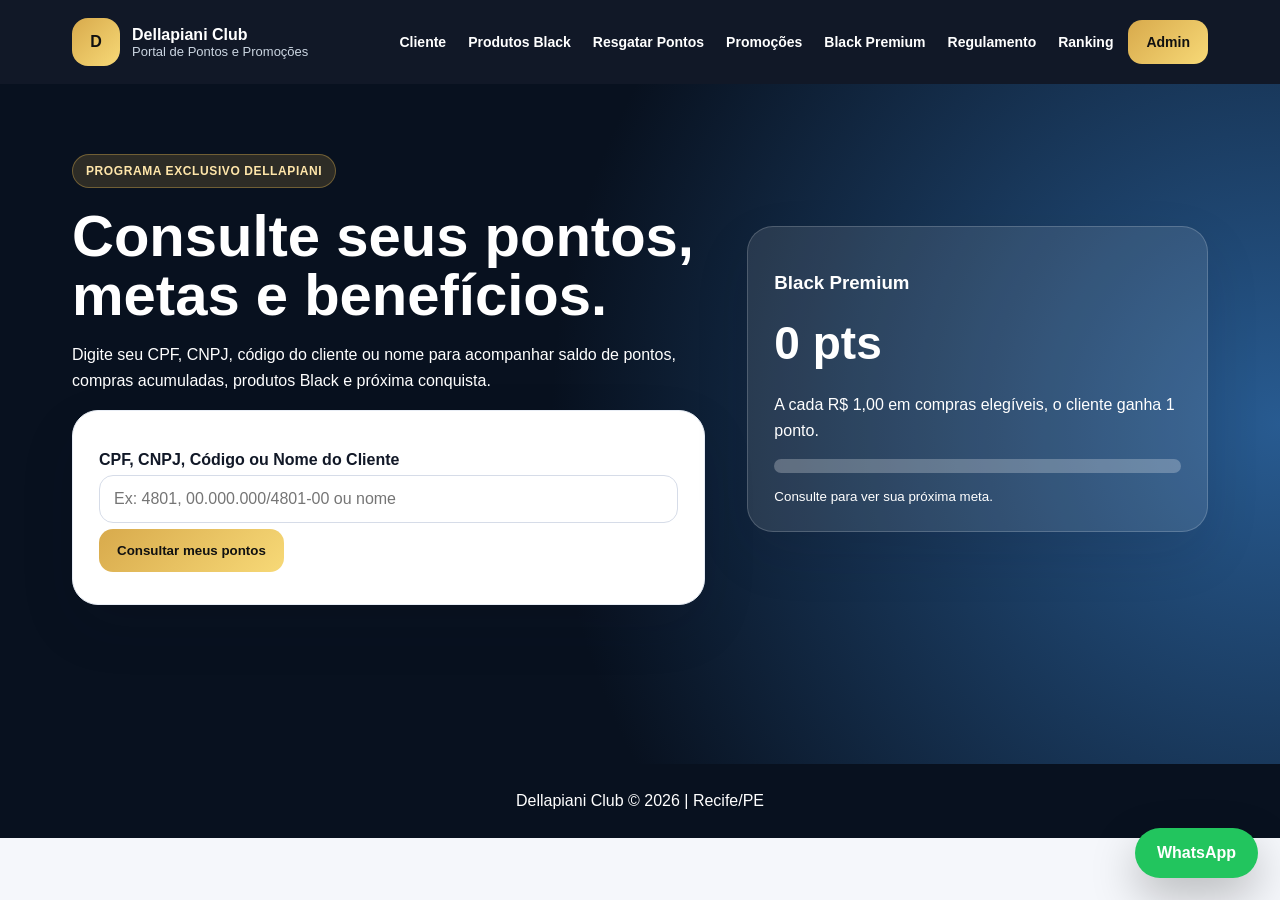
==== commit 1da9a0d9: "Add files via upload" ====
--- a/index.html
+++ b/index.html
@@ -16,7 +16,6 @@
           <span>Portal de Pontos e Promoções</span>
         </div>
       </div>
-
       <div class="nav-links">
         <button onclick="showPage('cliente')">Cliente</button>
         <button onclick="showPage('produtosBlack')">Produtos Black</button>
@@ -36,11 +35,11 @@
         <div>
           <span class="pill">Programa exclusivo Dellapiani</span>
           <h1>Consulte seus pontos, metas e benefícios.</h1>
-          <p>Digite seu CPF, CNPJ ou código do cliente para acompanhar saldo de pontos, compras acumuladas, produtos Black e próxima conquista.</p>
+          <p>Digite seu CPF, CNPJ, código do cliente ou nome para acompanhar saldo de pontos, compras acumuladas, produtos Black e próxima conquista.</p>
 
           <div class="search-card">
-            <label>CPF, CNPJ ou Código do Cliente</label>
-            <input id="clienteDoc" placeholder="Ex: 4801 ou 00000001028700"/>
+            <label>CPF, CNPJ, Código ou Nome do Cliente</label>
+            <input id="clienteDoc" placeholder="Ex: 4801, 00.000.000/4801-00 ou nome"/>
             <button onclick="consultarCliente()" class="btn gold">Consultar meus pontos</button>
             <div id="clienteBox"></div>
           </div>
@@ -66,7 +65,6 @@
           </div>
           <button class="btn gold" onclick="showPage('cliente')">Consultar pontos</button>
         </div>
-
         <div class="product-highlight">
           <div>
             <span class="pill">Exclusivo Black</span>
@@ -74,7 +72,6 @@
             <p>Use esta aba para apresentar linhas Black aos clientes, arquitetos e parceiros durante a campanha.</p>
           </div>
         </div>
-
         <div class="products-grid" id="produtosBlackGrid"></div>
       </div>
     </section>
@@ -85,19 +82,17 @@
           <div>
             <span class="pill dark">Benefícios</span>
             <h2>Resgatar pontos</h2>
-            <p class="muted">O cliente informa CPF/CNPJ ou código, escolhe a recompensa e envia a solicitação para análise.</p>
-          </div>
-        </div>
-
+            <p class="muted">O cliente informa CPF/CNPJ, código ou nome, escolhe a recompensa e envia a solicitação para análise.</p>
+          </div>
+        </div>
         <div class="redeem-grid">
           <div class="panel">
             <h3>Consultar saldo para resgate</h3>
-            <label>CPF, CNPJ ou Código do Cliente</label>
+            <label>CPF, CNPJ, Código ou Nome do Cliente</label>
             <input id="resgateDoc" placeholder="Ex: 4801"/>
             <button class="btn dark" onclick="consultarParaResgate()">Ver saldo</button>
             <div id="resgateClienteBox"></div>
           </div>
-
           <div class="panel">
             <h3>Solicitar resgate</h3>
             <label>Recompensa desejada</label>
@@ -110,7 +105,6 @@
               <option value="1500000|Carro Elétrico Básico">1.500.000 pts - Carro Elétrico Básico</option>
               <option value="4000000|Carro Elétrico Luxo">4.000.000 pts - Carro Elétrico Luxo</option>
             </select>
-
             <label>WhatsApp para contato</label>
             <input id="resgateWhatsapp" placeholder="Ex: 81999999999"/>
             <label>Observação</label>
@@ -145,7 +139,6 @@
           </div>
           <button class="btn gold" onclick="showPage('resgate')">Resgatar pontos</button>
         </div>
-
         <div class="black-banner">
           <div>
             <span class="pill">RT 10%</span>
@@ -153,7 +146,6 @@
             <p>Campanha exclusiva para clientes, arquitetos e parceiros com premiações progressivas.</p>
           </div>
         </div>
-
         <div class="black-grid">
           <div class="black-card"><b>100.000 pontos</b><h3>Moto Elétrica</h3><p>Meta equivalente a R$ 100.000,00 em compras elegíveis.</p></div>
           <div class="black-card"><b>200.000 pontos</b><h3>iPhone 17 Pro</h3><p>Meta equivalente a R$ 200.000,00 em compras elegíveis.</p></div>
@@ -166,77 +158,39 @@
 
     <section id="regulamento" class="page">
       <div class="container">
-        <div class="title-row">
-          <div>
-            <span class="pill dark">Regras Oficiais</span>
-            <h2>Regulamento da Promoção</h2>
-            <p class="muted">Dellapiani Club Black Premium 2026/2027</p>
-          </div>
-        </div>
-
+        <span class="pill dark">Regras Oficiais</span>
+        <h2>Regulamento da Promoção</h2>
         <div class="reg-card">
           <h3>1. Da Promoção</h3>
-          <p>A promoção Dellapiani Club Black Premium tem como objetivo incentivar as compras de produtos participantes da linha Black, premiando clientes que atingirem as metas estabelecidas durante o período promocional.</p>
-
+          <p>A promoção Dellapiani Club Black Premium incentiva compras de produtos participantes da linha Black, premiando clientes que atingirem as metas estabelecidas.</p>
           <h3>2. Período de Participação</h3>
-          <div class="alert-warning">
-            <b>Início:</b> 15/06/2026<br>
-            <b>Término:</b> 15/06/2027
-          </div>
-          <p>Todas as compras elegíveis realizadas dentro deste período gerarão pontos para participação na campanha.</p>
-          <p>Ao término da promoção, em <b>15/06/2027</b>, ocorrerá o encerramento oficial da campanha. Após esta data, todos os pontos acumulados serão automaticamente cancelados e zerados.</p>
-          <p>Os participantes deverão solicitar o resgate de seus pontos e premiações até a data limite de encerramento. Pontos não utilizados ou não resgatados até a data final serão perdidos definitivamente, sem possibilidade de recuperação, transferência, compensação, conversão em dinheiro, crédito ou desconto.</p>
-          <p>Uma nova campanha promocional poderá ser iniciada posteriormente, com regras, metas, prêmios e pontuações independentes da campanha anterior.</p>
-
+          <div class="alert-warning"><b>Início:</b> 15/06/2026<br><b>Término:</b> 15/06/2027</div>
+          <p>Ao término da promoção, em 15/06/2027, os pontos acumulados serão automaticamente cancelados e zerados. Pontos não resgatados até a data final serão perdidos definitivamente, sem conversão em dinheiro, crédito ou desconto.</p>
           <h3>3. Participantes</h3>
-          <p>Poderão participar pessoas físicas, pessoas jurídicas, arquitetos, designers de interiores, construtoras e clientes cadastrados na Dellapiani, desde que estejam devidamente cadastrados no Dellapiani Club.</p>
-
+          <p>Pessoas físicas, jurídicas, arquitetos, designers de interiores, construtoras e clientes cadastrados na Dellapiani Club.</p>
           <h3>4. Produtos Participantes</h3>
-          <p>Participam da campanha os produtos identificados como integrantes da linha Black, incluindo: Corso, Luzon, Casca, Brava, Bonsai, Bergamo, Turim, Litoral, Garda, Zigzag, Labirint e demais produtos que vierem a ser classificados pela Dellapiani como participantes.</p>
-
+          <p>Corso, Luzon, Casca, Brava, Bonsai, Bergamo, Turim, Litoral, Garda, Zigzag, Labirint e demais produtos classificados pela Dellapiani como participantes.</p>
           <h3>5. Acúmulo de Pontos</h3>
-          <p>Os participantes acumularão pontos por meio das compras realizadas dos produtos participantes da campanha, conforme critérios estabelecidos pela Dellapiani.</p>
-          <div class="points-rule">
-            <b>Regra padrão:</b><br>
-            R$ 1,00 em compras = 1 ponto
-          </div>
-          <p>Os pontos serão creditados somente após o cumprimento das seguintes etapas:</p>
-          <ul>
-            <li>Faturamento da venda;</li>
-            <li>Entrega da mercadoria ao cliente;</li>
-            <li>Liquidação financeira integral do respectivo título.</li>
-          </ul>
-          <p>Enquanto existir saldo em aberto, os pontos poderão permanecer pendentes e não poderão ser utilizados para resgate de premiações.</p>
-          <p>Compras canceladas, devolvidas, inadimplentes, trocas que reduzam o valor originalmente faturado, erros operacionais ou tentativas de fraude poderão gerar cancelamento ou estorno dos pontos.</p>
-
+          <div class="points-rule"><b>Regra padrão:</b><br>R$ 1,00 em compras = 1 ponto</div>
+          <p>Os pontos serão creditados após faturamento da venda, entrega da mercadoria e liquidação financeira integral do título.</p>
+          <p>Compras canceladas, devolvidas, inadimplentes, erros operacionais ou fraude poderão gerar cancelamento ou estorno dos pontos.</p>
           <h3>6. Metas e Premiações</h3>
           <div class="table-card">
             <table>
               <thead><tr><th>Meta</th><th>Premiação</th></tr></thead>
               <tbody>
                 <tr><td>100.000 pontos</td><td>Moto Elétrica</td></tr>
-                <tr><td>200.000 pontos</td><td>iPhone 17 Pro ou prêmio equivalente disponível</td></tr>
+                <tr><td>200.000 pontos</td><td>iPhone 17 Pro ou equivalente</td></tr>
                 <tr><td>500.000 pontos</td><td>Viagem Internacional, Home Cinema Premium ou Kit Energia Solar</td></tr>
                 <tr><td>1.500.000 pontos</td><td>Carro Elétrico Básico</td></tr>
                 <tr><td>4.000.000 pontos</td><td>Carro Elétrico Luxo</td></tr>
               </tbody>
             </table>
           </div>
-
           <h3>7. Resgate dos Prêmios</h3>
-          <p>O participante poderá solicitar o resgate diretamente no portal Dellapiani Club, informando CPF/CNPJ, código do cliente e WhatsApp para contato. Após a solicitação, a Dellapiani fará a validação do saldo, da elegibilidade e das regras comerciais aplicáveis.</p>
-
-          <h3>8. Prazo de Entrega dos Prêmios</h3>
-          <p>Após aprovação, os prêmios físicos poderão ser entregues em até 90 dias. Viagens e veículos poderão ter prazo de até 180 dias, podendo sofrer alterações por indisponibilidade de fornecedores, fabricantes ou condições operacionais.</p>
-
-          <h3>9. Perda de Pontos</h3>
-          <p>Os pontos poderão ser cancelados em caso de inadimplência, cancelamento da compra, devolução de mercadoria, fraude, tentativa de fraude ou utilização indevida do programa.</p>
-
-          <h3>10. Disposições Gerais</h3>
-          <p>A Dellapiani reserva-se o direito de alterar produtos participantes, substituir premiações por equivalentes, modificar metas, suspender ou encerrar a promoção, sempre respeitando as regras aplicáveis e a comunicação aos participantes.</p>
-
-          <h3>11. Aceitação</h3>
-          <p>Ao participar da promoção, o cliente declara estar de acordo com todas as condições deste regulamento.</p>
+          <p>O resgate depende de validação da Dellapiani, conferência de saldo, elegibilidade, quitação financeira e regras da campanha.</p>
+          <h3>8. Aceitação</h3>
+          <p>Ao participar, o cliente declara estar de acordo com as condições deste regulamento.</p>
         </div>
       </div>
     </section>
@@ -260,10 +214,8 @@
           <span class="pill dark">Acesso restrito</span>
           <h2>Painel Administrativo</h2>
           <p>Entre para cadastrar clientes, atualizar pontos, importar CSV, criar promoções e acompanhar resgates.</p>
-          <label>Usuário</label>
-          <input id="adminUser" placeholder="admin"/>
-          <label>Senha</label>
-          <input id="adminPass" type="password" placeholder="1234"/>
+          <label>Usuário</label><input id="adminUser" placeholder="admin"/>
+          <label>Senha</label><input id="adminPass" type="password" placeholder="1234"/>
           <button class="btn gold" onclick="loginAdmin()">Entrar</button>
           <small>Usuário teste: admin | Senha: 1234</small>
         </div>
@@ -273,20 +225,15 @@
     <section id="admin" class="page">
       <div class="container">
         <div class="title-row">
-          <div>
-            <span class="pill dark">Gestão Dellapiani</span>
-            <h2>Dashboard Administrativo</h2>
-          </div>
+          <div><span class="pill dark">Gestão Dellapiani</span><h2>Dashboard Administrativo</h2></div>
           <button class="btn danger" onclick="logoutAdmin()">Sair</button>
         </div>
-
         <div class="stats-grid">
           <div class="stat"><span>Clientes</span><b id="statClientes">0</b></div>
           <div class="stat"><span>Pontos totais</span><b id="statPontos">0</b></div>
           <div class="stat"><span>Compras totais</span><b id="statCompras">R$ 0,00</b></div>
           <div class="stat"><span>Resgates</span><b id="statResgates">0</b></div>
         </div>
-
         <div class="admin-grid">
           <div class="panel">
             <h3>Cadastrar / atualizar cliente</h3>
@@ -296,7 +243,6 @@
             <label>Compras acumuladas</label><input id="comprasCliente" type="number" placeholder="Ex: 17196"/>
             <button class="btn dark" onclick="salvarCliente()">Salvar cliente</button>
           </div>
-
           <div class="panel">
             <h3>Cadastrar promoção</h3>
             <label>Título</label><input id="tituloPromo" placeholder="Ex: Black Premium"/>
@@ -304,18 +250,16 @@
             <label>Pontos necessários</label><input id="pontosPromo" type="number" placeholder="Ex: 100000"/>
             <button class="btn gold" onclick="salvarPromo()">Salvar promoção</button>
           </div>
-
           <div class="panel wide">
             <h3>Importar clientes por CSV</h3>
-            <p class="muted">Aceita vírgula ou ponto e vírgula. Regra atual: R$ 1,00 em compras = 1 ponto. Se a coluna compras vier como PORCELANATO, compras = pontos.</p>
-            <textarea id="csvImport" placeholder="WESLEY BARBOSA;4801;17196;PORCELANATO&#10;YARA PAIVA;1285;10000;PORCELANATO"></textarea>
+            <p class="muted">Aceita formato: nome,documento,pontos,categoria. A busca funciona por código curto, CNPJ, CNPJ sem pontuação ou nome.</p>
+            <textarea id="csvImport" placeholder="ACONCHEGO ARQUITETURA,00.000.000/7272-00,1146,PORCELANATO"></textarea>
             <div class="button-row">
               <button class="btn dark" onclick="importarCSV()">Importar dados</button>
               <button class="btn danger" onclick="limparClientes()">Limpar clientes</button>
               <button class="btn gold" onclick="baixarModeloCSV()">Baixar modelo CSV</button>
             </div>
           </div>
-
           <div class="panel wide">
             <h3>Solicitações de resgate</h3>
             <div class="table-card compact">
@@ -325,12 +269,11 @@
               </table>
             </div>
           </div>
-
           <div class="panel wide">
             <h3>Clientes cadastrados</h3>
             <div class="table-card compact">
               <table>
-                <thead><tr><th>Cliente</th><th>Documento</th><th>Pontos</th><th>Compras</th><th>Ação</th></tr></thead>
+                <thead><tr><th>Cliente</th><th>Documento</th><th>Código</th><th>Pontos</th><th>Ação</th></tr></thead>
                 <tbody id="adminClientes"></tbody>
               </table>
             </div>
@@ -339,7 +282,6 @@
       </div>
     </section>
   </main>
-
   <a class="zap" href="https://wa.me/5581999999999" target="_blank">WhatsApp</a>
   <footer>Dellapiani Club © 2026 | Recife/PE</footer>
   <script src="script.js"></script>
--- a/style.css
+++ b/style.css
@@ -10,67 +10,33 @@
 .nav-links{display:flex;gap:8px;align-items:center;flex-wrap:wrap;justify-content:flex-end}
 .nav button{background:transparent;color:#fff;border:0;font-weight:900;cursor:pointer;padding:12px 7px;font-size:14px}
 .admin-btn{background:linear-gradient(135deg,var(--gold),var(--gold2))!important;color:#111!important;border-radius:14px!important;padding:14px 18px!important}
-.page{display:none;padding:70px 0}
-.page.active{display:block}
+.page{display:none;padding:70px 0}.page.active{display:block}
 .hero{background:radial-gradient(circle at right,#285b91,#08111f 55%);color:white;min-height:680px}
 .hero-grid{display:grid;grid-template-columns:1.1fr .8fr;gap:42px;align-items:center}
 .pill{display:inline-flex;padding:9px 13px;border-radius:999px;background:rgba(216,170,76,.18);color:#ffe6aa;border:1px solid rgba(216,170,76,.4);font-size:12px;font-weight:900;text-transform:uppercase;letter-spacing:.05em}
 .pill.dark{background:#eef4ff;color:#123a63;border:0}
-h1{font-size:58px;line-height:1.02;margin:18px 0}
-h2{font-size:38px;margin:10px 0 18px}
-p{line-height:1.6}
-.muted{color:var(--muted)}
-.search-card,.premium-card,.login-card,.panel,.stat,.table-card,.reg-card,.reward-card{background:white;color:#111827;border-radius:26px;padding:26px;box-shadow:0 22px 55px rgba(15,23,42,.10);border:1px solid #e8edf5}
+h1{font-size:58px;line-height:1.02;margin:18px 0}h2{font-size:38px;margin:10px 0 18px}p{line-height:1.6}.muted{color:var(--muted)}
+.search-card,.premium-card,.login-card,.panel,.stat,.table-card,.reg-card{background:white;color:#111827;border-radius:26px;padding:26px;box-shadow:0 22px 55px rgba(15,23,42,.10);border:1px solid #e8edf5}
 .premium-card{background:rgba(255,255,255,.1);color:white;border:1px solid rgba(255,255,255,.18)}
 .big{font-size:46px;font-weight:900;margin:22px 0}
 .btn{border:0;border-radius:14px;padding:14px 18px;font-weight:900;cursor:pointer;text-decoration:none;display:inline-flex;justify-content:center;align-items:center;margin:6px 6px 6px 0}
-.gold{background:linear-gradient(135deg,var(--gold),var(--gold2));color:#111}
-.dark{background:#111827;color:#fff}
-.danger{background:#ef4444;color:#fff}
-.ok{background:#16a34a;color:#fff}
-label{font-weight:900;display:block;margin:14px 0 6px}
-input,textarea,select{width:100%;border:1px solid #d6dce8;border-radius:14px;padding:14px;font:inherit}
-textarea{min-height:120px}
-.progress{height:14px;background:rgba(255,255,255,.25);border-radius:99px;overflow:hidden;margin:14px 0}
-.bar{height:100%;width:0;background:linear-gradient(90deg,var(--gold),var(--gold2))}
-.title-row{display:flex;justify-content:space-between;align-items:end;gap:20px;margin-bottom:26px}
-.grid{display:grid;grid-template-columns:repeat(3,1fr);gap:22px}
-.promo-card,.black-card{background:white;border-radius:26px;padding:26px;box-shadow:0 18px 45px rgba(15,23,42,.08)}
-.promo-card b,.black-card b,.reward-card b{display:inline-block;background:#fff4d3;padding:9px 12px;border-radius:999px;color:#7c570c}
-.table-card{padding:0;overflow:auto}
-table{width:100%;border-collapse:collapse;background:white}
-th,td{padding:15px;border-bottom:1px solid #edf0f5;text-align:left}
-th{background:#111827;color:white}
-.small{max-width:520px}
-.login-card small{display:block;margin-top:16px;color:#64748b}
-.stats-grid{display:grid;grid-template-columns:repeat(4,1fr);gap:16px;margin-bottom:24px}
-.stat span{color:#64748b;font-weight:800}
-.stat b{display:block;font-size:30px;margin-top:8px}
-.admin-grid{display:grid;grid-template-columns:1fr 1fr;gap:22px}
-.redeem-grid{display:grid;grid-template-columns:1fr 1fr;gap:22px;margin-bottom:22px}
-.wide{grid-column:1/-1}
-.compact{max-height:430px}
-details{background:#f8fafc;border:1px solid #e5e7eb;border-radius:18px;padding:18px;margin:12px 0}
-summary{font-weight:900;cursor:pointer}
+.gold{background:linear-gradient(135deg,var(--gold),var(--gold2));color:#111}.dark{background:#111827;color:#fff}.danger{background:#ef4444;color:#fff}.ok{background:#16a34a;color:#fff}
+label{font-weight:900;display:block;margin:14px 0 6px}input,textarea,select{width:100%;border:1px solid #d6dce8;border-radius:14px;padding:14px;font:inherit}textarea{min-height:120px}
+.progress{height:14px;background:rgba(255,255,255,.25);border-radius:99px;overflow:hidden;margin:14px 0}.bar{height:100%;width:0;background:linear-gradient(90deg,var(--gold),var(--gold2))}
+.title-row{display:flex;justify-content:space-between;align-items:end;gap:20px;margin-bottom:26px}.grid{display:grid;grid-template-columns:repeat(3,1fr);gap:22px}
+.promo-card,.black-card{background:white;border-radius:26px;padding:26px;box-shadow:0 18px 45px rgba(15,23,42,.08)}.promo-card b,.black-card b{display:inline-block;background:#fff4d3;padding:9px 12px;border-radius:999px;color:#7c570c}
+.table-card{padding:0;overflow:auto}table{width:100%;border-collapse:collapse;background:white}th,td{padding:15px;border-bottom:1px solid #edf0f5;text-align:left}th{background:#111827;color:white}
+.small{max-width:520px}.login-card small{display:block;margin-top:16px;color:#64748b}
+.stats-grid{display:grid;grid-template-columns:repeat(4,1fr);gap:16px;margin-bottom:24px}.stat span{color:#64748b;font-weight:800}.stat b{display:block;font-size:30px;margin-top:8px}
+.admin-grid{display:grid;grid-template-columns:1fr 1fr;gap:22px}.redeem-grid{display:grid;grid-template-columns:1fr 1fr;gap:22px;margin-bottom:22px}.wide{grid-column:1/-1}.compact{max-height:430px}
 .zap{position:fixed;right:22px;bottom:22px;background:#22c55e;color:white;text-decoration:none;font-weight:900;border-radius:999px;padding:16px 22px;box-shadow:0 18px 45px rgba(0,0,0,.25)}
 footer{background:#08111f;color:white;text-align:center;padding:28px}
 .black-banner,.product-highlight{background:linear-gradient(135deg,#050505,#1a1a1a);border:1px solid rgba(216,170,76,.35);border-radius:30px;padding:34px;color:white;margin-bottom:22px;box-shadow:0 22px 55px rgba(0,0,0,.18)}
-.black-banner h2,.product-highlight h2{color:white}
-.black-grid{display:grid;grid-template-columns:repeat(2,1fr);gap:22px}
-.black-card{border:1px solid #efe3c2}
-.button-row{display:flex;gap:8px;flex-wrap:wrap}
-.alert-ok{background:#ecfdf5;border:1px solid #bbf7d0;color:#166534;border-radius:14px;padding:14px;margin-top:14px}
-.alert-error{background:#fef2f2;border:1px solid #fecaca;color:#991b1b;border-radius:14px;padding:14px;margin-top:14px}
+.black-banner h2,.product-highlight h2{color:white}.black-grid{display:grid;grid-template-columns:repeat(2,1fr);gap:22px}.black-card{border:1px solid #efe3c2}
+.alert-ok{background:#ecfdf5;border:1px solid #bbf7d0;color:#166534;border-radius:14px;padding:14px;margin-top:14px}.alert-error{background:#fef2f2;border:1px solid #fecaca;color:#991b1b;border-radius:14px;padding:14px;margin-top:14px}
 .alert-warning,.points-rule{background:#fff7db;border:1px solid #f3d37a;color:#6f4b00;border-radius:16px;padding:18px;margin:18px 0;font-weight:700}
-.products-grid{display:grid;grid-template-columns:repeat(2,1fr);gap:24px}
-.product-card{background:white;border-radius:26px;overflow:hidden;box-shadow:0 18px 45px rgba(15,23,42,.10);border:1px solid #e8edf5}
-.product-card img{width:100%;display:block;height:360px;object-fit:cover;object-position:center}
-.product-info{padding:22px}
-.product-info h3{margin:0 0 10px;font-size:24px}
-.product-info p{color:#64748b;margin-bottom:16px}
-.product-tags{display:flex;gap:8px;flex-wrap:wrap}
-.product-tags span{background:#fff4d3;color:#7c570c;border-radius:999px;padding:8px 10px;font-size:12px;font-weight:900}
-.reg-card h3{font-size:24px;margin-top:28px}
-.reg-card ul{line-height:1.8}
+.products-grid{display:grid;grid-template-columns:repeat(2,1fr);gap:24px}.product-card{background:white;border-radius:26px;overflow:hidden;box-shadow:0 18px 45px rgba(15,23,42,.10);border:1px solid #e8edf5}
+.product-card img{width:100%;display:block;height:360px;object-fit:cover;object-position:center;background:#f3f4f6}.product-info{padding:22px}.product-info h3{margin:0 0 10px;font-size:24px}.product-info p{color:#64748b;margin-bottom:16px}
+.product-tags{display:flex;gap:8px;flex-wrap:wrap}.product-tags span{background:#fff4d3;color:#7c570c;border-radius:999px;padding:8px 10px;font-size:12px;font-weight:900}
 @media(max-width:900px){.hero-grid,.admin-grid,.black-grid,.redeem-grid,.products-grid{grid-template-columns:1fr}.grid,.stats-grid{grid-template-columns:1fr 1fr}.nav-links{display:none}h1{font-size:42px}.title-row{display:block}}
 @media(max-width:560px){.grid,.stats-grid{grid-template-columns:1fr}.page{padding:42px 0}.hero{min-height:auto}h1{font-size:34px}h2{font-size:30px}.product-card img{height:240px}}
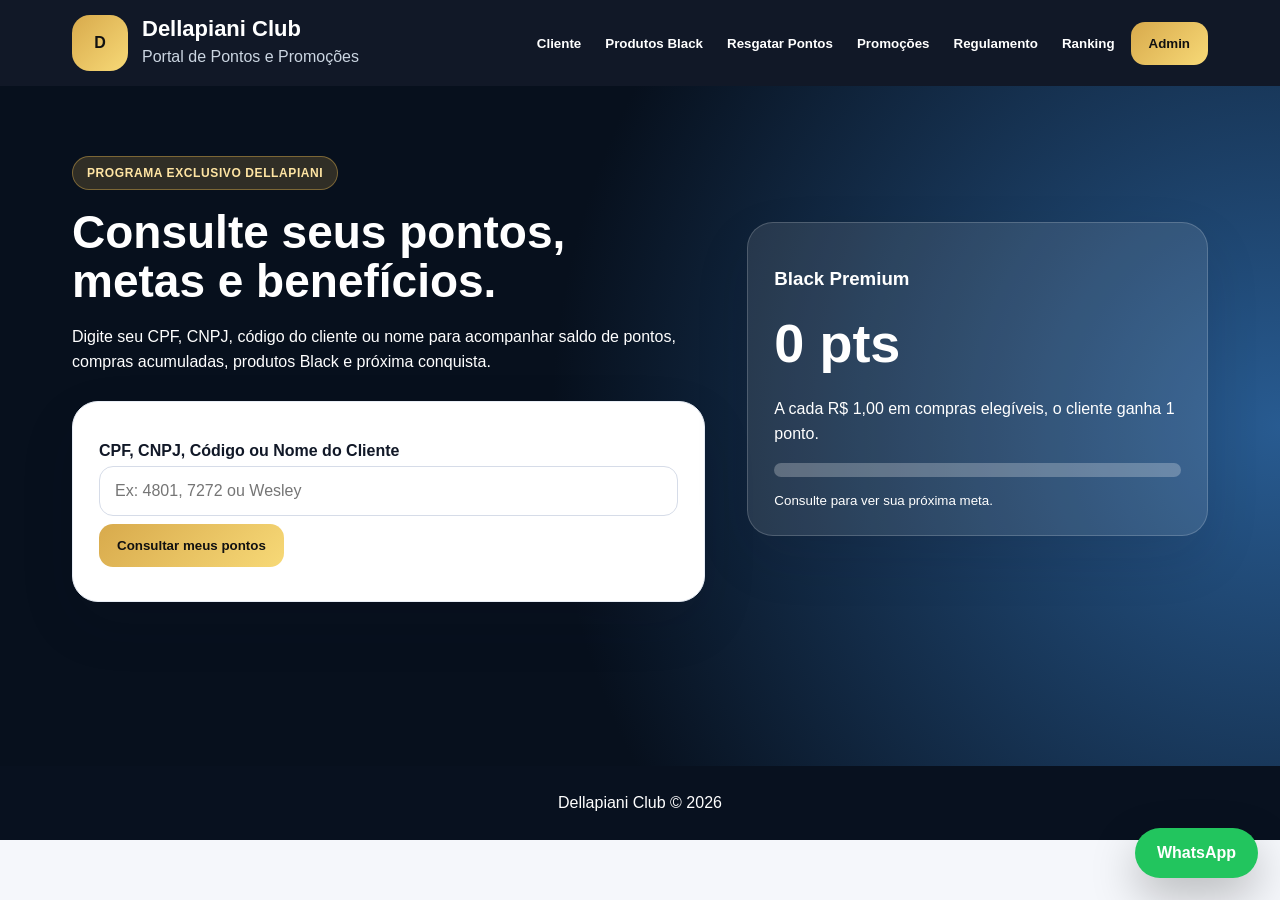
==== commit 3823327b: "Add files via upload" ====
--- a/index.html
+++ b/index.html
@@ -1,102 +1,84 @@
 <!DOCTYPE html>
 <html lang="pt-BR">
 <head>
-  <meta charset="UTF-8"/>
-  <meta name="viewport" content="width=device-width, initial-scale=1.0"/>
-  <title>Dellapiani Club | Black Premium</title>
-  <link rel="stylesheet" href="style.css"/>
+  <meta charset="UTF-8">
+  <meta name="viewport" content="width=device-width, initial-scale=1.0">
+  <title>Dellapiani Club</title>
+  <link rel="stylesheet" href="style.css">
 </head>
 <body>
-  <nav class="nav">
-    <div class="container nav-inner">
-      <div class="brand" onclick="showPage('cliente')">
-        <div class="mark">D</div>
+  <header class="topo">
+    <div class="container nav">
+      <div class="marca" onclick="abrirPagina('cliente')">
+        <div class="logo">D</div>
         <div>
-          <b>Dellapiani Club</b>
-          <span>Portal de Pontos e Promoções</span>
-        </div>
-      </div>
-      <div class="nav-links">
-        <button onclick="showPage('cliente')">Cliente</button>
-        <button onclick="showPage('produtosBlack')">Produtos Black</button>
-        <button onclick="showPage('resgate')">Resgatar Pontos</button>
-        <button onclick="showPage('promocoes')">Promoções</button>
-        <button onclick="showPage('black')">Black Premium</button>
-        <button onclick="showPage('regulamento')">Regulamento</button>
-        <button onclick="showPage('ranking')">Ranking</button>
-        <button onclick="showPage('adminLogin')" class="admin-btn">Admin</button>
-      </div>
+          <h1>Dellapiani Club</h1>
+          <p>Portal de Pontos e Promoções</p>
+        </div>
+      </div>
+      <nav>
+        <button onclick="abrirPagina('cliente')">Cliente</button>
+        <button onclick="abrirPagina('produtos')">Produtos Black</button>
+        <button onclick="abrirPagina('resgate')">Resgatar Pontos</button>
+        <button onclick="abrirPagina('promocoes')">Promoções</button>
+        <button onclick="abrirPagina('regulamento')">Regulamento</button>
+        <button onclick="abrirPagina('ranking')">Ranking</button>
+        <button class="btn-admin" onclick="abrirPagina('adminLogin')">Admin</button>
+      </nav>
     </div>
-  </nav>
+  </header>
 
   <main>
-    <section id="cliente" class="page active hero">
+    <section id="cliente" class="pagina ativa hero">
       <div class="container hero-grid">
         <div>
-          <span class="pill">Programa exclusivo Dellapiani</span>
-          <h1>Consulte seus pontos, metas e benefícios.</h1>
+          <span class="selo">Programa exclusivo Dellapiani</span>
+          <h2>Consulte seus pontos, metas e benefícios.</h2>
           <p>Digite seu CPF, CNPJ, código do cliente ou nome para acompanhar saldo de pontos, compras acumuladas, produtos Black e próxima conquista.</p>
 
-          <div class="search-card">
+          <div class="card consulta">
             <label>CPF, CNPJ, Código ou Nome do Cliente</label>
-            <input id="clienteDoc" placeholder="Ex: 4801, 00.000.000/4801-00 ou nome"/>
-            <button onclick="consultarCliente()" class="btn gold">Consultar meus pontos</button>
-            <div id="clienteBox"></div>
+            <input id="campoConsulta" placeholder="Ex: 4801, 7272 ou Wesley">
+            <button class="btn gold" onclick="consultarCliente()">Consultar meus pontos</button>
+            <div id="resultadoConsulta"></div>
           </div>
         </div>
 
-        <div class="premium-card">
+        <div class="card painel-escuro">
           <h3>Black Premium</h3>
-          <div class="big" id="homePontos">0 pts</div>
+          <div id="pontosHome" class="pontos">0 pts</div>
           <p>A cada R$ 1,00 em compras elegíveis, o cliente ganha 1 ponto.</p>
-          <div class="progress"><div id="homeBar" class="bar"></div></div>
-          <small id="homeMeta">Consulte para ver sua próxima meta.</small>
-        </div>
-      </div>
-    </section>
-
-    <section id="produtosBlack" class="page">
-      <div class="container">
-        <div class="title-row">
-          <div>
-            <span class="pill dark">Catálogo Black</span>
-            <h2>Produtos Black</h2>
-            <p class="muted">Seleção de produtos exclusivos da campanha Black Premium.</p>
+          <div class="barra"><div id="barraHome"></div></div>
+          <small id="metaHome">Consulte para ver sua próxima meta.</small>
+        </div>
+      </div>
+    </section>
+
+    <section id="produtos" class="pagina">
+      <div class="container">
+        <span class="selo claro">Catálogo Black</span>
+        <h2>Produtos Black</h2>
+        <p class="muted">Produtos participantes da campanha Black Premium.</p>
+        <div id="gradeProdutos" class="produtos-grid"></div>
+      </div>
+    </section>
+
+    <section id="resgate" class="pagina">
+      <div class="container">
+        <span class="selo claro">Benefícios</span>
+        <h2>Resgatar Pontos</h2>
+        <div class="duas-colunas">
+          <div class="card">
+            <h3>Consultar cliente</h3>
+            <label>Código, CNPJ ou Nome</label>
+            <input id="campoResgate" placeholder="Ex: 4801">
+            <button class="btn dark" onclick="consultarResgate()">Ver saldo</button>
+            <div id="boxResgate"></div>
           </div>
-          <button class="btn gold" onclick="showPage('cliente')">Consultar pontos</button>
-        </div>
-        <div class="product-highlight">
-          <div>
-            <span class="pill">Exclusivo Black</span>
-            <h2>Produtos de alto padrão para projetos premium.</h2>
-            <p>Use esta aba para apresentar linhas Black aos clientes, arquitetos e parceiros durante a campanha.</p>
-          </div>
-        </div>
-        <div class="products-grid" id="produtosBlackGrid"></div>
-      </div>
-    </section>
-
-    <section id="resgate" class="page">
-      <div class="container">
-        <div class="title-row">
-          <div>
-            <span class="pill dark">Benefícios</span>
-            <h2>Resgatar pontos</h2>
-            <p class="muted">O cliente informa CPF/CNPJ, código ou nome, escolhe a recompensa e envia a solicitação para análise.</p>
-          </div>
-        </div>
-        <div class="redeem-grid">
-          <div class="panel">
-            <h3>Consultar saldo para resgate</h3>
-            <label>CPF, CNPJ, Código ou Nome do Cliente</label>
-            <input id="resgateDoc" placeholder="Ex: 4801"/>
-            <button class="btn dark" onclick="consultarParaResgate()">Ver saldo</button>
-            <div id="resgateClienteBox"></div>
-          </div>
-          <div class="panel">
+          <div class="card">
             <h3>Solicitar resgate</h3>
-            <label>Recompensa desejada</label>
-            <select id="resgatePremio">
+            <label>Prêmio desejado</label>
+            <select id="premioResgate">
               <option value="100000|Moto Elétrica">100.000 pts - Moto Elétrica</option>
               <option value="200000|iPhone 17 Pro">200.000 pts - iPhone 17 Pro</option>
               <option value="500000|Viagem Internacional">500.000 pts - Viagem Internacional</option>
@@ -105,185 +87,133 @@
               <option value="1500000|Carro Elétrico Básico">1.500.000 pts - Carro Elétrico Básico</option>
               <option value="4000000|Carro Elétrico Luxo">4.000.000 pts - Carro Elétrico Luxo</option>
             </select>
-            <label>WhatsApp para contato</label>
-            <input id="resgateWhatsapp" placeholder="Ex: 81999999999"/>
+            <label>WhatsApp</label>
+            <input id="whatsResgate" placeholder="Ex: 81999999999">
             <label>Observação</label>
-            <textarea id="resgateObs" placeholder="Ex: desejo receber contato do comercial"></textarea>
+            <textarea id="obsResgate" placeholder="Observação opcional"></textarea>
             <button class="btn gold" onclick="solicitarResgate()">Enviar solicitação</button>
-            <div id="resgateMsg"></div>
+            <div id="msgResgate"></div>
           </div>
         </div>
       </div>
     </section>
 
-    <section id="promocoes" class="page">
-      <div class="container">
-        <div class="title-row">
-          <div>
-            <span class="pill dark">Campanhas ativas</span>
-            <h2>Promoções da loja</h2>
-          </div>
-          <a class="btn dark" href="https://wa.me/5581999999999" target="_blank">Falar no WhatsApp</a>
-        </div>
-        <div id="promoGrid" class="grid"></div>
-      </div>
-    </section>
-
-    <section id="black" class="page">
-      <div class="container">
-        <div class="title-row">
-          <div>
-            <span class="pill dark">Campanha Black</span>
-            <h2>Black Premium Dellapiani</h2>
-            <p class="muted">Quanto maior o projeto, maior a experiência Black.</p>
-          </div>
-          <button class="btn gold" onclick="showPage('resgate')">Resgatar pontos</button>
-        </div>
-        <div class="black-banner">
-          <div>
-            <span class="pill">RT 10%</span>
-            <h2>Invista nos produtos Black e avance nas metas.</h2>
-            <p>Campanha exclusiva para clientes, arquitetos e parceiros com premiações progressivas.</p>
-          </div>
-        </div>
-        <div class="black-grid">
-          <div class="black-card"><b>100.000 pontos</b><h3>Moto Elétrica</h3><p>Meta equivalente a R$ 100.000,00 em compras elegíveis.</p></div>
-          <div class="black-card"><b>200.000 pontos</b><h3>iPhone 17 Pro</h3><p>Meta equivalente a R$ 200.000,00 em compras elegíveis.</p></div>
-          <div class="black-card"><b>500.000 pontos</b><h3>Escolha 1 entre 3 opções</h3><p>Viagem Internacional, Home Cinema Premium ou Kit Energia Solar.</p></div>
-          <div class="black-card"><b>1.500.000 pontos</b><h3>Carro Elétrico Básico</h3><p>BYD Dolphin, GWM Ora 03, Renault Kwid E-Tech ou JAC E-JS1.</p></div>
-          <div class="black-card"><b>4.000.000 pontos</b><h3>Carro Elétrico Luxo</h3><p>Volvo EX30, BYD Han, Zeekr X ou Xpeng G6.</p></div>
-        </div>
-      </div>
-    </section>
-
-    <section id="regulamento" class="page">
-      <div class="container">
-        <span class="pill dark">Regras Oficiais</span>
-        <h2>Regulamento da Promoção</h2>
-        <div class="reg-card">
+    <section id="promocoes" class="pagina">
+      <div class="container">
+        <span class="selo claro">Campanhas</span>
+        <h2>Promoções</h2>
+        <div class="cards">
+          <div class="card"><h3>Black Premium</h3><p>Compre produtos Black e acumule pontos para prêmios exclusivos.</p></div>
+          <div class="card"><h3>RT 10%</h3><p>Condição comercial conforme regra da campanha.</p></div>
+          <div class="card"><h3>Produtos Black</h3><p>Linhas selecionadas para projetos de alto padrão.</p></div>
+        </div>
+      </div>
+    </section>
+
+    <section id="regulamento" class="pagina">
+      <div class="container">
+        <span class="selo claro">Regras Oficiais</span>
+        <h2>Regulamento Dellapiani Club Black Premium</h2>
+        <div class="card regulamento">
           <h3>1. Da Promoção</h3>
           <p>A promoção Dellapiani Club Black Premium incentiva compras de produtos participantes da linha Black, premiando clientes que atingirem as metas estabelecidas.</p>
+
           <h3>2. Período de Participação</h3>
-          <div class="alert-warning"><b>Início:</b> 15/06/2026<br><b>Término:</b> 15/06/2027</div>
-          <p>Ao término da promoção, em 15/06/2027, os pontos acumulados serão automaticamente cancelados e zerados. Pontos não resgatados até a data final serão perdidos definitivamente, sem conversão em dinheiro, crédito ou desconto.</p>
-          <h3>3. Participantes</h3>
-          <p>Pessoas físicas, jurídicas, arquitetos, designers de interiores, construtoras e clientes cadastrados na Dellapiani Club.</p>
-          <h3>4. Produtos Participantes</h3>
+          <div class="alerta"><b>Início:</b> 15/06/2026<br><b>Término:</b> 15/06/2027</div>
+          <p>Ao término da promoção, todos os pontos acumulados serão automaticamente cancelados e zerados. Pontos não resgatados até a data final serão perdidos definitivamente.</p>
+
+          <h3>3. Produtos Participantes</h3>
           <p>Corso, Luzon, Casca, Brava, Bonsai, Bergamo, Turim, Litoral, Garda, Zigzag, Labirint e demais produtos classificados pela Dellapiani como participantes.</p>
-          <h3>5. Acúmulo de Pontos</h3>
-          <div class="points-rule"><b>Regra padrão:</b><br>R$ 1,00 em compras = 1 ponto</div>
+
+          <h3>4. Acúmulo de Pontos</h3>
+          <div class="alerta"><b>Regra padrão:</b><br>R$ 1,00 em compras = 1 ponto</div>
           <p>Os pontos serão creditados após faturamento da venda, entrega da mercadoria e liquidação financeira integral do título.</p>
-          <p>Compras canceladas, devolvidas, inadimplentes, erros operacionais ou fraude poderão gerar cancelamento ou estorno dos pontos.</p>
-          <h3>6. Metas e Premiações</h3>
-          <div class="table-card">
-            <table>
-              <thead><tr><th>Meta</th><th>Premiação</th></tr></thead>
-              <tbody>
-                <tr><td>100.000 pontos</td><td>Moto Elétrica</td></tr>
-                <tr><td>200.000 pontos</td><td>iPhone 17 Pro ou equivalente</td></tr>
-                <tr><td>500.000 pontos</td><td>Viagem Internacional, Home Cinema Premium ou Kit Energia Solar</td></tr>
-                <tr><td>1.500.000 pontos</td><td>Carro Elétrico Básico</td></tr>
-                <tr><td>4.000.000 pontos</td><td>Carro Elétrico Luxo</td></tr>
-              </tbody>
-            </table>
-          </div>
-          <h3>7. Resgate dos Prêmios</h3>
-          <p>O resgate depende de validação da Dellapiani, conferência de saldo, elegibilidade, quitação financeira e regras da campanha.</p>
-          <h3>8. Aceitação</h3>
-          <p>Ao participar, o cliente declara estar de acordo com as condições deste regulamento.</p>
-        </div>
-      </div>
-    </section>
-
-    <section id="ranking" class="page">
-      <div class="container">
-        <span class="pill dark">Performance</span>
-        <h2>Ranking de clientes</h2>
-        <div class="table-card">
-          <table>
-            <thead><tr><th>#</th><th>Cliente</th><th>Documento</th><th>Pontos</th><th>Compras</th><th>Status</th></tr></thead>
+          <p>Compras canceladas, devolvidas ou inadimplentes terão os pontos cancelados ou estornados.</p>
+
+          <h3>5. Metas e Premiações</h3>
+          <table>
+            <thead><tr><th>Meta</th><th>Prêmio</th></tr></thead>
+            <tbody>
+              <tr><td>100.000 pontos</td><td>Moto Elétrica</td></tr>
+              <tr><td>200.000 pontos</td><td>iPhone 17 Pro</td></tr>
+              <tr><td>500.000 pontos</td><td>Viagem Internacional, Home Cinema ou Kit Solar</td></tr>
+              <tr><td>1.500.000 pontos</td><td>Carro Elétrico Básico</td></tr>
+              <tr><td>4.000.000 pontos</td><td>Carro Elétrico Luxo</td></tr>
+            </tbody>
+          </table>
+
+          <h3>6. Resgate</h3>
+          <p>O resgate depende de validação da Dellapiani, conferência de saldo, quitação financeira e disponibilidade dos prêmios.</p>
+        </div>
+      </div>
+    </section>
+
+    <section id="ranking" class="pagina">
+      <div class="container">
+        <span class="selo claro">Performance</span>
+        <h2>Ranking de Clientes</h2>
+        <div class="card tabela">
+          <table>
+            <thead><tr><th>#</th><th>Cliente</th><th>Código</th><th>Pontos</th><th>Status</th></tr></thead>
             <tbody id="rankingBody"></tbody>
           </table>
         </div>
       </div>
     </section>
 
-    <section id="adminLogin" class="page">
-      <div class="container small">
-        <div class="login-card">
-          <span class="pill dark">Acesso restrito</span>
-          <h2>Painel Administrativo</h2>
-          <p>Entre para cadastrar clientes, atualizar pontos, importar CSV, criar promoções e acompanhar resgates.</p>
-          <label>Usuário</label><input id="adminUser" placeholder="admin"/>
-          <label>Senha</label><input id="adminPass" type="password" placeholder="1234"/>
+    <section id="adminLogin" class="pagina">
+      <div class="container pequeno">
+        <div class="card">
+          <span class="selo claro">Acesso restrito</span>
+          <h2>Admin</h2>
+          <label>Usuário</label>
+          <input id="userAdmin" placeholder="admin">
+          <label>Senha</label>
+          <input id="senhaAdmin" type="password" placeholder="1234">
           <button class="btn gold" onclick="loginAdmin()">Entrar</button>
-          <small>Usuário teste: admin | Senha: 1234</small>
-        </div>
-      </div>
-    </section>
-
-    <section id="admin" class="page">
-      <div class="container">
-        <div class="title-row">
-          <div><span class="pill dark">Gestão Dellapiani</span><h2>Dashboard Administrativo</h2></div>
-          <button class="btn danger" onclick="logoutAdmin()">Sair</button>
-        </div>
-        <div class="stats-grid">
-          <div class="stat"><span>Clientes</span><b id="statClientes">0</b></div>
-          <div class="stat"><span>Pontos totais</span><b id="statPontos">0</b></div>
-          <div class="stat"><span>Compras totais</span><b id="statCompras">R$ 0,00</b></div>
-          <div class="stat"><span>Resgates</span><b id="statResgates">0</b></div>
-        </div>
-        <div class="admin-grid">
-          <div class="panel">
-            <h3>Cadastrar / atualizar cliente</h3>
-            <label>Nome do cliente</label><input id="nomeCliente" placeholder="Ex: WESLEY BARBOSA"/>
-            <label>CPF/CNPJ ou Código</label><input id="docCliente" placeholder="Ex: 4801"/>
-            <label>Pontos</label><input id="pontosCliente" type="number" placeholder="Ex: 17196"/>
-            <label>Compras acumuladas</label><input id="comprasCliente" type="number" placeholder="Ex: 17196"/>
-            <button class="btn dark" onclick="salvarCliente()">Salvar cliente</button>
-          </div>
-          <div class="panel">
-            <h3>Cadastrar promoção</h3>
-            <label>Título</label><input id="tituloPromo" placeholder="Ex: Black Premium"/>
-            <label>Descrição</label><textarea id="descPromo"></textarea>
-            <label>Pontos necessários</label><input id="pontosPromo" type="number" placeholder="Ex: 100000"/>
-            <button class="btn gold" onclick="salvarPromo()">Salvar promoção</button>
-          </div>
-          <div class="panel wide">
-            <h3>Importar clientes por CSV</h3>
-            <p class="muted">Aceita formato: nome,documento,pontos,categoria. A busca funciona por código curto, CNPJ, CNPJ sem pontuação ou nome.</p>
-            <textarea id="csvImport" placeholder="ACONCHEGO ARQUITETURA,00.000.000/7272-00,1146,PORCELANATO"></textarea>
-            <div class="button-row">
-              <button class="btn dark" onclick="importarCSV()">Importar dados</button>
-              <button class="btn danger" onclick="limparClientes()">Limpar clientes</button>
-              <button class="btn gold" onclick="baixarModeloCSV()">Baixar modelo CSV</button>
-            </div>
-          </div>
-          <div class="panel wide">
-            <h3>Solicitações de resgate</h3>
-            <div class="table-card compact">
-              <table>
-                <thead><tr><th>Data</th><th>Cliente</th><th>Documento</th><th>Prêmio</th><th>Pontos</th><th>WhatsApp</th><th>Status</th><th>Ação</th></tr></thead>
-                <tbody id="adminResgates"></tbody>
-              </table>
-            </div>
-          </div>
-          <div class="panel wide">
-            <h3>Clientes cadastrados</h3>
-            <div class="table-card compact">
-              <table>
-                <thead><tr><th>Cliente</th><th>Documento</th><th>Código</th><th>Pontos</th><th>Ação</th></tr></thead>
-                <tbody id="adminClientes"></tbody>
-              </table>
-            </div>
-          </div>
+          <small>Usuário: admin | Senha: 1234</small>
+        </div>
+      </div>
+    </section>
+
+    <section id="admin" class="pagina">
+      <div class="container">
+        <h2>Painel Administrativo</h2>
+        <div class="cards">
+          <div class="card stat"><span>Clientes</span><b id="statClientes">0</b></div>
+          <div class="card stat"><span>Pontos totais</span><b id="statPontos">0</b></div>
+          <div class="card stat"><span>Resgates</span><b id="statResgates">0</b></div>
+        </div>
+
+        <div class="card">
+          <h3>Importar clientes</h3>
+          <p class="muted">Formato: nome,documento,pontos,categoria</p>
+          <textarea id="csvImport"></textarea>
+          <button class="btn dark" onclick="importarClientes()">Importar</button>
+          <button class="btn gold" onclick="recarregarBase()">Recarregar base padrão</button>
+        </div>
+
+        <div class="card tabela">
+          <h3>Clientes cadastrados</h3>
+          <table>
+            <thead><tr><th>Cliente</th><th>Documento</th><th>Código</th><th>Pontos</th></tr></thead>
+            <tbody id="adminClientes"></tbody>
+          </table>
+        </div>
+
+        <div class="card tabela">
+          <h3>Solicitações de resgate</h3>
+          <table>
+            <thead><tr><th>Cliente</th><th>Código</th><th>Prêmio</th><th>Pontos</th><th>Status</th></tr></thead>
+            <tbody id="adminResgates"></tbody>
+          </table>
         </div>
       </div>
     </section>
   </main>
+
   <a class="zap" href="https://wa.me/5581999999999" target="_blank">WhatsApp</a>
-  <footer>Dellapiani Club © 2026 | Recife/PE</footer>
-  <script src="script.js"></script>
+  <footer>Dellapiani Club © 2026</footer>
+  <script src="script.js?v=final2"></script>
 </body>
 </html>
--- a/style.css
+++ b/style.css
@@ -1,42 +1,38 @@
 *{box-sizing:border-box}
-:root{--navy:#0d1424;--dark:#08111f;--gold:#d8aa4c;--gold2:#f7d977;--soft:#f5f7fb;--muted:#64748b}
-body{margin:0;font-family:Arial,Helvetica,sans-serif;background:var(--soft);color:#06122b}
+:root{--dark:#0d1424;--navy:#06101f;--gold:#d8aa4c;--gold2:#f7d977;--soft:#f5f7fb;--muted:#64748b}
+body{margin:0;font-family:Arial,Helvetica,sans-serif;background:var(--soft);color:#07122a}
 .container{max-width:1180px;margin:auto;padding:0 22px}
-.nav{background:#111827;color:#fff;position:sticky;top:0;z-index:10}
-.nav-inner{min-height:84px;display:flex;align-items:center;justify-content:space-between;gap:20px}
-.brand{display:flex;gap:12px;align-items:center;cursor:pointer}
-.mark{width:48px;height:48px;border-radius:16px;background:linear-gradient(135deg,var(--gold),var(--gold2));color:#111;display:grid;place-items:center;font-weight:900}
-.brand span{display:block;color:#cbd5e1;font-size:13px}
-.nav-links{display:flex;gap:8px;align-items:center;flex-wrap:wrap;justify-content:flex-end}
-.nav button{background:transparent;color:#fff;border:0;font-weight:900;cursor:pointer;padding:12px 7px;font-size:14px}
-.admin-btn{background:linear-gradient(135deg,var(--gold),var(--gold2))!important;color:#111!important;border-radius:14px!important;padding:14px 18px!important}
-.page{display:none;padding:70px 0}.page.active{display:block}
-.hero{background:radial-gradient(circle at right,#285b91,#08111f 55%);color:white;min-height:680px}
+.topo{background:#111827;color:white;position:sticky;top:0;z-index:10}
+.nav{min-height:86px;display:flex;align-items:center;justify-content:space-between;gap:20px}
+.marca{display:flex;align-items:center;gap:14px;cursor:pointer}
+.logo{width:56px;height:56px;border-radius:18px;background:linear-gradient(135deg,var(--gold),var(--gold2));color:#111;display:grid;place-items:center;font-weight:900}
+.marca h1{font-size:22px;margin:0}.marca p{margin:2px 0 0;color:#cbd5e1}
+nav{display:flex;gap:8px;flex-wrap:wrap;justify-content:flex-end}
+nav button{border:0;background:transparent;color:white;font-weight:900;cursor:pointer;padding:12px 8px}
+.btn-admin{background:linear-gradient(135deg,var(--gold),var(--gold2))!important;color:#111!important;border-radius:14px!important;padding:14px 18px!important}
+.pagina{display:none;padding:70px 0}.pagina.ativa{display:block}
+.hero{background:radial-gradient(circle at right,#285b91,#07101d 55%);color:white;min-height:680px}
 .hero-grid{display:grid;grid-template-columns:1.1fr .8fr;gap:42px;align-items:center}
-.pill{display:inline-flex;padding:9px 13px;border-radius:999px;background:rgba(216,170,76,.18);color:#ffe6aa;border:1px solid rgba(216,170,76,.4);font-size:12px;font-weight:900;text-transform:uppercase;letter-spacing:.05em}
-.pill.dark{background:#eef4ff;color:#123a63;border:0}
-h1{font-size:58px;line-height:1.02;margin:18px 0}h2{font-size:38px;margin:10px 0 18px}p{line-height:1.6}.muted{color:var(--muted)}
-.search-card,.premium-card,.login-card,.panel,.stat,.table-card,.reg-card{background:white;color:#111827;border-radius:26px;padding:26px;box-shadow:0 22px 55px rgba(15,23,42,.10);border:1px solid #e8edf5}
-.premium-card{background:rgba(255,255,255,.1);color:white;border:1px solid rgba(255,255,255,.18)}
-.big{font-size:46px;font-weight:900;margin:22px 0}
-.btn{border:0;border-radius:14px;padding:14px 18px;font-weight:900;cursor:pointer;text-decoration:none;display:inline-flex;justify-content:center;align-items:center;margin:6px 6px 6px 0}
-.gold{background:linear-gradient(135deg,var(--gold),var(--gold2));color:#111}.dark{background:#111827;color:#fff}.danger{background:#ef4444;color:#fff}.ok{background:#16a34a;color:#fff}
-label{font-weight:900;display:block;margin:14px 0 6px}input,textarea,select{width:100%;border:1px solid #d6dce8;border-radius:14px;padding:14px;font:inherit}textarea{min-height:120px}
-.progress{height:14px;background:rgba(255,255,255,.25);border-radius:99px;overflow:hidden;margin:14px 0}.bar{height:100%;width:0;background:linear-gradient(90deg,var(--gold),var(--gold2))}
-.title-row{display:flex;justify-content:space-between;align-items:end;gap:20px;margin-bottom:26px}.grid{display:grid;grid-template-columns:repeat(3,1fr);gap:22px}
-.promo-card,.black-card{background:white;border-radius:26px;padding:26px;box-shadow:0 18px 45px rgba(15,23,42,.08)}.promo-card b,.black-card b{display:inline-block;background:#fff4d3;padding:9px 12px;border-radius:999px;color:#7c570c}
-.table-card{padding:0;overflow:auto}table{width:100%;border-collapse:collapse;background:white}th,td{padding:15px;border-bottom:1px solid #edf0f5;text-align:left}th{background:#111827;color:white}
-.small{max-width:520px}.login-card small{display:block;margin-top:16px;color:#64748b}
-.stats-grid{display:grid;grid-template-columns:repeat(4,1fr);gap:16px;margin-bottom:24px}.stat span{color:#64748b;font-weight:800}.stat b{display:block;font-size:30px;margin-top:8px}
-.admin-grid{display:grid;grid-template-columns:1fr 1fr;gap:22px}.redeem-grid{display:grid;grid-template-columns:1fr 1fr;gap:22px;margin-bottom:22px}.wide{grid-column:1/-1}.compact{max-height:430px}
+.selo{display:inline-flex;padding:9px 14px;border-radius:999px;background:rgba(216,170,76,.2);border:1px solid rgba(216,170,76,.45);color:#ffe5a3;font-size:12px;font-weight:900;text-transform:uppercase;letter-spacing:.05em}
+.selo.claro{background:#eef4ff;color:#123a63;border:0}
+h2{font-size:46px;line-height:1.06;margin:18px 0}p{line-height:1.6}.muted{color:var(--muted)}
+.card{background:white;color:#111827;border-radius:26px;padding:26px;box-shadow:0 22px 55px rgba(15,23,42,.10);border:1px solid #e8edf5}
+.consulta{margin-top:26px}.painel-escuro{background:rgba(255,255,255,.1);color:white;border:1px solid rgba(255,255,255,.18)}
+.pontos{font-size:54px;font-weight:900;margin:22px 0}
+label{display:block;font-weight:900;margin:14px 0 6px}
+input,textarea,select{width:100%;border:1px solid #d6dce8;border-radius:14px;padding:15px;font:inherit}textarea{min-height:120px}
+.btn{border:0;border-radius:14px;padding:14px 18px;font-weight:900;cursor:pointer;margin:8px 8px 8px 0}.gold{background:linear-gradient(135deg,var(--gold),var(--gold2));color:#111}.dark{background:#111827;color:white}
+.barra{height:14px;background:rgba(255,255,255,.25);border-radius:99px;overflow:hidden;margin:14px 0}.barra div{height:100%;width:0;background:linear-gradient(90deg,var(--gold),var(--gold2))}
+.produtos-grid,.duas-colunas{display:grid;grid-template-columns:repeat(2,1fr);gap:24px}.cards{display:grid;grid-template-columns:repeat(3,1fr);gap:22px}
+.product-card{background:white;border-radius:26px;overflow:hidden;box-shadow:0 18px 45px rgba(15,23,42,.10);border:1px solid #e8edf5}
+.product-card img{width:100%;height:340px;object-fit:cover;display:block;background:#f3f4f6}.product-info{padding:22px}
+.tags{display:flex;gap:8px;flex-wrap:wrap}.tags span{background:#fff4d3;color:#7c570c;border-radius:999px;padding:8px 10px;font-size:12px;font-weight:900}
+.black-grid{display:grid;grid-template-columns:repeat(2,1fr);gap:22px}.black-card{background:white;border-radius:26px;padding:26px;border:1px solid #efe3c2}.black-card b{color:#7c570c}
+.alerta{background:#fff7db;border:1px solid #f3d37a;color:#6f4b00;border-radius:16px;padding:18px;margin:18px 0;font-weight:700}
+table{width:100%;border-collapse:collapse;background:white}th,td{padding:14px;border-bottom:1px solid #e5e7eb;text-align:left}th{background:#111827;color:white}.tabela{overflow:auto}
+.pequeno{max-width:520px}.stat span{color:#64748b;font-weight:900}.stat b{display:block;font-size:32px;margin-top:8px}
+.ok{background:#ecfdf5;border:1px solid #bbf7d0;color:#166534;border-radius:14px;padding:14px;margin-top:14px}.erro{background:#fef2f2;border:1px solid #fecaca;color:#991b1b;border-radius:14px;padding:14px;margin-top:14px}
 .zap{position:fixed;right:22px;bottom:22px;background:#22c55e;color:white;text-decoration:none;font-weight:900;border-radius:999px;padding:16px 22px;box-shadow:0 18px 45px rgba(0,0,0,.25)}
 footer{background:#08111f;color:white;text-align:center;padding:28px}
-.black-banner,.product-highlight{background:linear-gradient(135deg,#050505,#1a1a1a);border:1px solid rgba(216,170,76,.35);border-radius:30px;padding:34px;color:white;margin-bottom:22px;box-shadow:0 22px 55px rgba(0,0,0,.18)}
-.black-banner h2,.product-highlight h2{color:white}.black-grid{display:grid;grid-template-columns:repeat(2,1fr);gap:22px}.black-card{border:1px solid #efe3c2}
-.alert-ok{background:#ecfdf5;border:1px solid #bbf7d0;color:#166534;border-radius:14px;padding:14px;margin-top:14px}.alert-error{background:#fef2f2;border:1px solid #fecaca;color:#991b1b;border-radius:14px;padding:14px;margin-top:14px}
-.alert-warning,.points-rule{background:#fff7db;border:1px solid #f3d37a;color:#6f4b00;border-radius:16px;padding:18px;margin:18px 0;font-weight:700}
-.products-grid{display:grid;grid-template-columns:repeat(2,1fr);gap:24px}.product-card{background:white;border-radius:26px;overflow:hidden;box-shadow:0 18px 45px rgba(15,23,42,.10);border:1px solid #e8edf5}
-.product-card img{width:100%;display:block;height:360px;object-fit:cover;object-position:center;background:#f3f4f6}.product-info{padding:22px}.product-info h3{margin:0 0 10px;font-size:24px}.product-info p{color:#64748b;margin-bottom:16px}
-.product-tags{display:flex;gap:8px;flex-wrap:wrap}.product-tags span{background:#fff4d3;color:#7c570c;border-radius:999px;padding:8px 10px;font-size:12px;font-weight:900}
-@media(max-width:900px){.hero-grid,.admin-grid,.black-grid,.redeem-grid,.products-grid{grid-template-columns:1fr}.grid,.stats-grid{grid-template-columns:1fr 1fr}.nav-links{display:none}h1{font-size:42px}.title-row{display:block}}
-@media(max-width:560px){.grid,.stats-grid{grid-template-columns:1fr}.page{padding:42px 0}.hero{min-height:auto}h1{font-size:34px}h2{font-size:30px}.product-card img{height:240px}}
+@media(max-width:900px){nav{display:none}.hero-grid,.produtos-grid,.duas-colunas,.black-grid{grid-template-columns:1fr}.cards{grid-template-columns:1fr 1fr}h2{font-size:38px}}
+@media(max-width:560px){.pagina{padding:42px 0}.hero{min-height:auto}.cards{grid-template-columns:1fr}h2{font-size:34px}.product-card img{height:240px}.zap{right:12px;bottom:12px}}
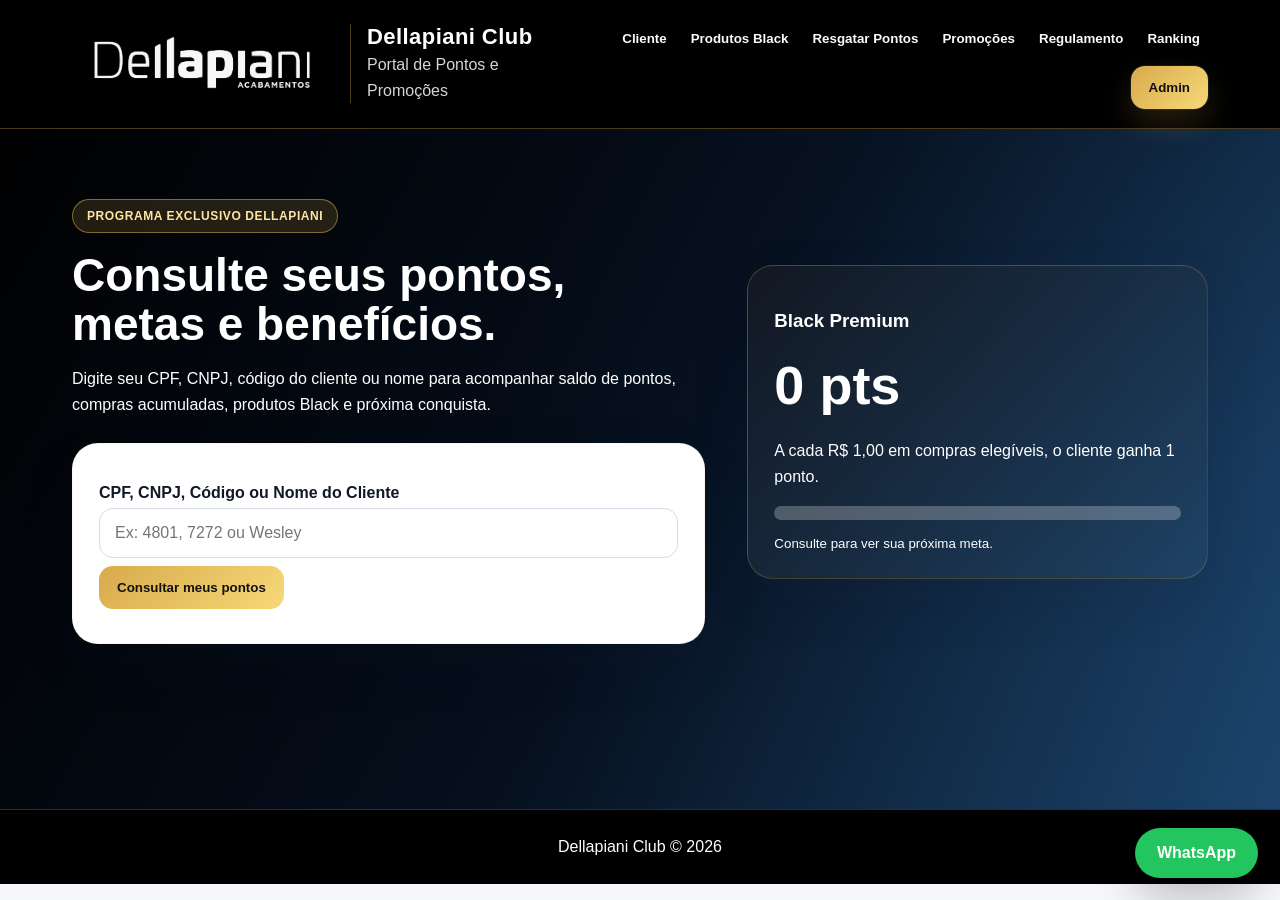
==== commit 6ebdf5be: "Add files via upload" ====
--- a/index.html
+++ b/index.html
@@ -10,8 +10,8 @@
   <header class="topo">
     <div class="container nav">
       <div class="marca" onclick="abrirPagina('cliente')">
-        <div class="logo">D</div>
-        <div>
+        <img class="logo-img" src="logo-dellapiani.jpg" alt="Dellapiani Acabamentos">
+        <div class="marca-texto">
           <h1>Dellapiani Club</h1>
           <p>Portal de Pontos e Promoções</p>
         </div>
@@ -35,7 +35,6 @@
           <span class="selo">Programa exclusivo Dellapiani</span>
           <h2>Consulte seus pontos, metas e benefícios.</h2>
           <p>Digite seu CPF, CNPJ, código do cliente ou nome para acompanhar saldo de pontos, compras acumuladas, produtos Black e próxima conquista.</p>
-
           <div class="card consulta">
             <label>CPF, CNPJ, Código ou Nome do Cliente</label>
             <input id="campoConsulta" placeholder="Ex: 4801, 7272 ou Wesley">
@@ -43,7 +42,6 @@
             <div id="resultadoConsulta"></div>
           </div>
         </div>
-
         <div class="card painel-escuro">
           <h3>Black Premium</h3>
           <div id="pontosHome" class="pontos">0 pts</div>
@@ -117,19 +115,15 @@
         <div class="card regulamento">
           <h3>1. Da Promoção</h3>
           <p>A promoção Dellapiani Club Black Premium incentiva compras de produtos participantes da linha Black, premiando clientes que atingirem as metas estabelecidas.</p>
-
           <h3>2. Período de Participação</h3>
           <div class="alerta"><b>Início:</b> 15/06/2026<br><b>Término:</b> 15/06/2027</div>
           <p>Ao término da promoção, todos os pontos acumulados serão automaticamente cancelados e zerados. Pontos não resgatados até a data final serão perdidos definitivamente.</p>
-
           <h3>3. Produtos Participantes</h3>
           <p>Corso, Luzon, Casca, Brava, Bonsai, Bergamo, Turim, Litoral, Garda, Zigzag, Labirint e demais produtos classificados pela Dellapiani como participantes.</p>
-
           <h3>4. Acúmulo de Pontos</h3>
           <div class="alerta"><b>Regra padrão:</b><br>R$ 1,00 em compras = 1 ponto</div>
           <p>Os pontos serão creditados após faturamento da venda, entrega da mercadoria e liquidação financeira integral do título.</p>
           <p>Compras canceladas, devolvidas ou inadimplentes terão os pontos cancelados ou estornados.</p>
-
           <h3>5. Metas e Premiações</h3>
           <table>
             <thead><tr><th>Meta</th><th>Prêmio</th></tr></thead>
@@ -141,7 +135,6 @@
               <tr><td>4.000.000 pontos</td><td>Carro Elétrico Luxo</td></tr>
             </tbody>
           </table>
-
           <h3>6. Resgate</h3>
           <p>O resgate depende de validação da Dellapiani, conferência de saldo, quitação financeira e disponibilidade dos prêmios.</p>
         </div>
@@ -186,11 +179,23 @@
         </div>
 
         <div class="card">
-          <h3>Importar clientes</h3>
-          <p class="muted">Formato: nome,documento,pontos,categoria</p>
-          <textarea id="csvImport"></textarea>
-          <button class="btn dark" onclick="importarClientes()">Importar</button>
-          <button class="btn gold" onclick="recarregarBase()">Recarregar base padrão</button>
+          <h3>Atualização de Clientes e Pontos</h3>
+          <p class="muted">Você pode limpar todos os pontos, importar um novo CSV ou carregar o arquivo clientes.csv publicado no GitHub.</p>
+
+          <div class="admin-actions">
+            <button class="btn danger" onclick="limparTodosOsPontos()">Limpar todos os pontos</button>
+            <button class="btn gold" onclick="baixarModeloCSV()">Baixar modelo CSV</button>
+            <button class="btn dark" onclick="carregarCSVDoGithub()">Carregar clientes.csv do GitHub</button>
+          </div>
+
+          <label>Incluir novo arquivo CSV</label>
+          <input type="file" id="arquivoCSV" accept=".csv,.txt" onchange="importarArquivoCSV(event)">
+
+          <label>Ou cole os dados CSV aqui</label>
+          <textarea id="csvImport" placeholder="nome,documento,codigo,pontos,compras,categoria"></textarea>
+          <button class="btn dark" onclick="importarClientesColados()">Importar dados colados</button>
+          <button class="btn gold" onclick="recarregarBasePadrao()">Recarregar base inicial</button>
+          <div id="adminMsg"></div>
         </div>
 
         <div class="card tabela">
@@ -214,6 +219,6 @@
 
   <a class="zap" href="https://wa.me/5581999999999" target="_blank">WhatsApp</a>
   <footer>Dellapiani Club © 2026</footer>
-  <script src="script.js?v=final2"></script>
+  <script src="script.js?v=csvadmin11"></script>
 </body>
 </html>
--- a/style.css
+++ b/style.css
@@ -1,5 +1,5 @@
 *{box-sizing:border-box}
-:root{--dark:#0d1424;--navy:#06101f;--gold:#d8aa4c;--gold2:#f7d977;--soft:#f5f7fb;--muted:#64748b}
+:root{--dark:#0d1424;--navy:#06101f;--gold:#d8aa4c;--gold2:#f7d977;--soft:#f5f7fb;--muted:#64748b;--danger:#dc2626}
 body{margin:0;font-family:Arial,Helvetica,sans-serif;background:var(--soft);color:#07122a}
 .container{max-width:1180px;margin:auto;padding:0 22px}
 .topo{background:#111827;color:white;position:sticky;top:0;z-index:10}
@@ -16,23 +16,105 @@
 .selo{display:inline-flex;padding:9px 14px;border-radius:999px;background:rgba(216,170,76,.2);border:1px solid rgba(216,170,76,.45);color:#ffe5a3;font-size:12px;font-weight:900;text-transform:uppercase;letter-spacing:.05em}
 .selo.claro{background:#eef4ff;color:#123a63;border:0}
 h2{font-size:46px;line-height:1.06;margin:18px 0}p{line-height:1.6}.muted{color:var(--muted)}
-.card{background:white;color:#111827;border-radius:26px;padding:26px;box-shadow:0 22px 55px rgba(15,23,42,.10);border:1px solid #e8edf5}
+.card{background:white;color:#111827;border-radius:26px;padding:26px;box-shadow:0 22px 55px rgba(15,23,42,.10);border:1px solid #e8edf5;margin-bottom:24px}
 .consulta{margin-top:26px}.painel-escuro{background:rgba(255,255,255,.1);color:white;border:1px solid rgba(255,255,255,.18)}
 .pontos{font-size:54px;font-weight:900;margin:22px 0}
 label{display:block;font-weight:900;margin:14px 0 6px}
 input,textarea,select{width:100%;border:1px solid #d6dce8;border-radius:14px;padding:15px;font:inherit}textarea{min-height:120px}
-.btn{border:0;border-radius:14px;padding:14px 18px;font-weight:900;cursor:pointer;margin:8px 8px 8px 0}.gold{background:linear-gradient(135deg,var(--gold),var(--gold2));color:#111}.dark{background:#111827;color:white}
+.btn{border:0;border-radius:14px;padding:14px 18px;font-weight:900;cursor:pointer;margin:8px 8px 8px 0}.gold{background:linear-gradient(135deg,var(--gold),var(--gold2));color:#111}.dark{background:#111827;color:white}.danger{background:var(--danger);color:white}
 .barra{height:14px;background:rgba(255,255,255,.25);border-radius:99px;overflow:hidden;margin:14px 0}.barra div{height:100%;width:0;background:linear-gradient(90deg,var(--gold),var(--gold2))}
 .produtos-grid,.duas-colunas{display:grid;grid-template-columns:repeat(2,1fr);gap:24px}.cards{display:grid;grid-template-columns:repeat(3,1fr);gap:22px}
 .product-card{background:white;border-radius:26px;overflow:hidden;box-shadow:0 18px 45px rgba(15,23,42,.10);border:1px solid #e8edf5}
 .product-card img{width:100%;height:340px;object-fit:cover;display:block;background:#f3f4f6}.product-info{padding:22px}
 .tags{display:flex;gap:8px;flex-wrap:wrap}.tags span{background:#fff4d3;color:#7c570c;border-radius:999px;padding:8px 10px;font-size:12px;font-weight:900}
-.black-grid{display:grid;grid-template-columns:repeat(2,1fr);gap:22px}.black-card{background:white;border-radius:26px;padding:26px;border:1px solid #efe3c2}.black-card b{color:#7c570c}
 .alerta{background:#fff7db;border:1px solid #f3d37a;color:#6f4b00;border-radius:16px;padding:18px;margin:18px 0;font-weight:700}
 table{width:100%;border-collapse:collapse;background:white}th,td{padding:14px;border-bottom:1px solid #e5e7eb;text-align:left}th{background:#111827;color:white}.tabela{overflow:auto}
 .pequeno{max-width:520px}.stat span{color:#64748b;font-weight:900}.stat b{display:block;font-size:32px;margin-top:8px}
 .ok{background:#ecfdf5;border:1px solid #bbf7d0;color:#166534;border-radius:14px;padding:14px;margin-top:14px}.erro{background:#fef2f2;border:1px solid #fecaca;color:#991b1b;border-radius:14px;padding:14px;margin-top:14px}
+.admin-actions{display:flex;gap:8px;flex-wrap:wrap;margin:12px 0}
 .zap{position:fixed;right:22px;bottom:22px;background:#22c55e;color:white;text-decoration:none;font-weight:900;border-radius:999px;padding:16px 22px;box-shadow:0 18px 45px rgba(0,0,0,.25)}
 footer{background:#08111f;color:white;text-align:center;padding:28px}
-@media(max-width:900px){nav{display:none}.hero-grid,.produtos-grid,.duas-colunas,.black-grid{grid-template-columns:1fr}.cards{grid-template-columns:1fr 1fr}h2{font-size:38px}}
+@media(max-width:900px){nav{display:none}.hero-grid,.produtos-grid,.duas-colunas{grid-template-columns:1fr}.cards{grid-template-columns:1fr 1fr}h2{font-size:38px}}
 @media(max-width:560px){.pagina{padding:42px 0}.hero{min-height:auto}.cards{grid-template-columns:1fr}h2{font-size:34px}.product-card img{height:240px}.zap{right:12px;bottom:12px}}
+
+
+/* V12 - Padrão premium com logo Dellapiani */
+.topo{
+  background:#000;
+  border-bottom:1px solid rgba(216,170,76,.35);
+}
+.nav{
+  min-height:98px;
+}
+.marca{
+  gap:18px;
+}
+.logo{
+  display:none;
+}
+.logo-img{
+  width:260px;
+  max-width:42vw;
+  height:auto;
+  display:block;
+  object-fit:contain;
+}
+.marca-texto{
+  border-left:1px solid rgba(216,170,76,.35);
+  padding-left:16px;
+}
+.marca-texto h1{
+  color:#fff;
+  letter-spacing:.02em;
+}
+.marca-texto p{
+  color:#d6d6d6;
+}
+nav button{
+  color:#f8fafc;
+}
+nav button:hover{
+  color:#f7d977;
+}
+.btn-admin{
+  box-shadow:0 0 0 1px rgba(255,255,255,.08), 0 14px 30px rgba(216,170,76,.18);
+}
+.hero{
+  background:
+    linear-gradient(120deg, rgba(0,0,0,.92), rgba(6,16,31,.92) 52%, rgba(28,70,111,.90)),
+    radial-gradient(circle at right, #285b91, #02040a 60%);
+}
+.selo{
+  background:rgba(216,170,76,.16);
+  color:#ffe5a3;
+  border:1px solid rgba(216,170,76,.55);
+}
+.card{
+  border:1px solid rgba(216,170,76,.10);
+}
+.painel-escuro{
+  background:linear-gradient(135deg, rgba(20,25,35,.92), rgba(33,70,105,.76));
+  border:1px solid rgba(216,170,76,.25);
+}
+footer{
+  background:#000;
+  border-top:1px solid rgba(216,170,76,.25);
+}
+@media(max-width:900px){
+  .logo-img{
+    width:220px;
+    max-width:64vw;
+  }
+  .marca-texto{
+    display:none;
+  }
+}
+@media(max-width:560px){
+  .nav{
+    min-height:86px;
+  }
+  .logo-img{
+    width:210px;
+    max-width:72vw;
+  }
+}
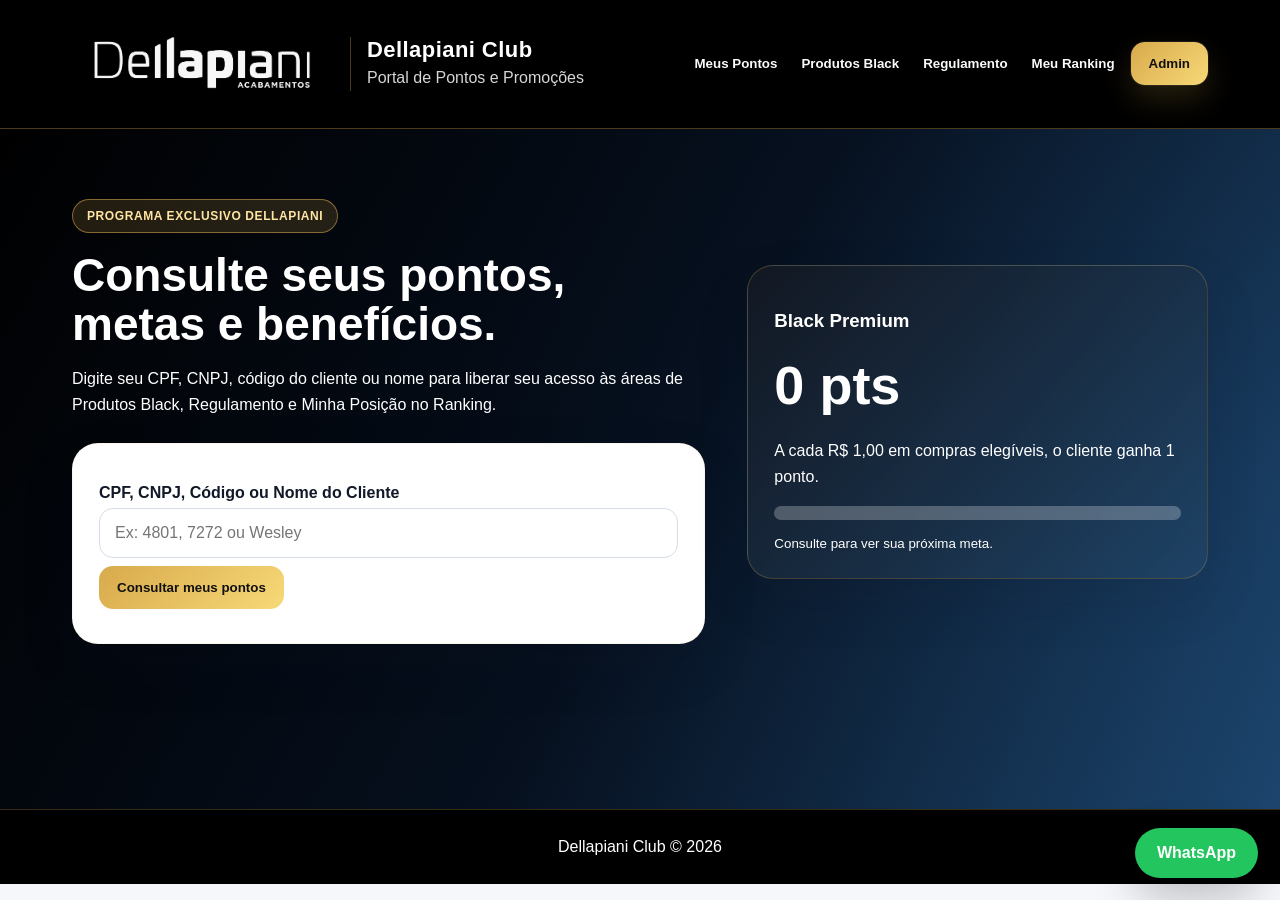
==== commit 74c9dd06: "Add files via upload" ====
--- a/index.html
+++ b/index.html
@@ -16,13 +16,12 @@
           <p>Portal de Pontos e Promoções</p>
         </div>
       </div>
-      <nav>
-        <button onclick="abrirPagina('cliente')">Cliente</button>
-        <button onclick="abrirPagina('produtos')">Produtos Black</button>
-        <button onclick="abrirPagina('resgate')">Resgatar Pontos</button>
-        <button onclick="abrirPagina('promocoes')">Promoções</button>
-        <button onclick="abrirPagina('regulamento')">Regulamento</button>
-        <button onclick="abrirPagina('ranking')">Ranking</button>
+
+      <nav id="menuCliente" class="menu-cliente">
+        <button onclick="abrirPagina('cliente')">Meus Pontos</button>
+        <button onclick="abrirProdutosBlack()">Produtos Black</button>
+        <button onclick="abrirRegulamento()">Regulamento</button>
+        <button onclick="abrirMeuRanking()">Meu Ranking</button>
         <button class="btn-admin" onclick="abrirPagina('adminLogin')">Admin</button>
       </nav>
     </div>
@@ -34,7 +33,8 @@
         <div>
           <span class="selo">Programa exclusivo Dellapiani</span>
           <h2>Consulte seus pontos, metas e benefícios.</h2>
-          <p>Digite seu CPF, CNPJ, código do cliente ou nome para acompanhar saldo de pontos, compras acumuladas, produtos Black e próxima conquista.</p>
+          <p>Digite seu CPF, CNPJ, código do cliente ou nome para liberar seu acesso às áreas de Produtos Black, Regulamento e Minha Posição no Ranking.</p>
+
           <div class="card consulta">
             <label>CPF, CNPJ, Código ou Nome do Cliente</label>
             <input id="campoConsulta" placeholder="Ex: 4801, 7272 ou Wesley">
@@ -42,6 +42,7 @@
             <div id="resultadoConsulta"></div>
           </div>
         </div>
+
         <div class="card painel-escuro">
           <h3>Black Premium</h3>
           <div id="pontosHome" class="pontos">0 pts</div>
@@ -54,9 +55,15 @@
 
     <section id="produtos" class="pagina">
       <div class="container">
-        <span class="selo claro">Catálogo Black</span>
-        <h2>Produtos Black</h2>
-        <p class="muted">Produtos participantes da campanha Black Premium.</p>
+        <div class="title-row">
+          <div>
+            <span class="selo claro">Área do Cliente</span>
+            <h2>Produtos Black</h2>
+            <p class="muted">Produtos participantes da campanha Black Premium.</p>
+          </div>
+          <button class="btn gold" onclick="abrirPagina('cliente')">Voltar aos meus pontos</button>
+        </div>
+        <div id="clientePermitidoProdutos" class="bloqueio"></div>
         <div id="gradeProdutos" class="produtos-grid"></div>
       </div>
     </section>
@@ -110,20 +117,25 @@
 
     <section id="regulamento" class="pagina">
       <div class="container">
-        <span class="selo claro">Regras Oficiais</span>
+        <span class="selo claro">Área do Cliente</span>
         <h2>Regulamento Dellapiani Club Black Premium</h2>
+        <div id="clientePermitidoRegulamento" class="bloqueio"></div>
         <div class="card regulamento">
           <h3>1. Da Promoção</h3>
           <p>A promoção Dellapiani Club Black Premium incentiva compras de produtos participantes da linha Black, premiando clientes que atingirem as metas estabelecidas.</p>
+
           <h3>2. Período de Participação</h3>
           <div class="alerta"><b>Início:</b> 15/06/2026<br><b>Término:</b> 15/06/2027</div>
           <p>Ao término da promoção, todos os pontos acumulados serão automaticamente cancelados e zerados. Pontos não resgatados até a data final serão perdidos definitivamente.</p>
+
           <h3>3. Produtos Participantes</h3>
           <p>Corso, Luzon, Casca, Brava, Bonsai, Bergamo, Turim, Litoral, Garda, Zigzag, Labirint e demais produtos classificados pela Dellapiani como participantes.</p>
+
           <h3>4. Acúmulo de Pontos</h3>
           <div class="alerta"><b>Regra padrão:</b><br>R$ 1,00 em compras = 1 ponto</div>
           <p>Os pontos serão creditados após faturamento da venda, entrega da mercadoria e liquidação financeira integral do título.</p>
           <p>Compras canceladas, devolvidas ou inadimplentes terão os pontos cancelados ou estornados.</p>
+
           <h3>5. Metas e Premiações</h3>
           <table>
             <thead><tr><th>Meta</th><th>Prêmio</th></tr></thead>
@@ -135,6 +147,7 @@
               <tr><td>4.000.000 pontos</td><td>Carro Elétrico Luxo</td></tr>
             </tbody>
           </table>
+
           <h3>6. Resgate</h3>
           <p>O resgate depende de validação da Dellapiani, conferência de saldo, quitação financeira e disponibilidade dos prêmios.</p>
         </div>
@@ -143,14 +156,9 @@
 
     <section id="ranking" class="pagina">
       <div class="container">
-        <span class="selo claro">Performance</span>
-        <h2>Ranking de Clientes</h2>
-        <div class="card tabela">
-          <table>
-            <thead><tr><th>#</th><th>Cliente</th><th>Código</th><th>Pontos</th><th>Status</th></tr></thead>
-            <tbody id="rankingBody"></tbody>
-          </table>
-        </div>
+        <span class="selo claro">Área do Cliente</span>
+        <h2>Minha posição no Ranking</h2>
+        <div id="meuRankingBox"></div>
       </div>
     </section>
 
@@ -199,6 +207,14 @@
         </div>
 
         <div class="card tabela">
+          <h3>Ranking completo - somente Admin</h3>
+          <table>
+            <thead><tr><th>#</th><th>Cliente</th><th>Documento</th><th>Código</th><th>Pontos</th><th>Status</th></tr></thead>
+            <tbody id="adminRankingCompleto"></tbody>
+          </table>
+        </div>
+
+        <div class="card tabela">
           <h3>Clientes cadastrados</h3>
           <table>
             <thead><tr><th>Cliente</th><th>Documento</th><th>Código</th><th>Pontos</th></tr></thead>
@@ -219,6 +235,6 @@
 
   <a class="zap" href="https://wa.me/5581999999999" target="_blank">WhatsApp</a>
   <footer>Dellapiani Club © 2026</footer>
-  <script src="script.js?v=csvadmin11"></script>
+  <script src="script.js?v=cliente13"></script>
 </body>
 </html>
--- a/style.css
+++ b/style.css
@@ -118,3 +118,61 @@
     max-width:72vw;
   }
 }
+
+
+/* V13 - Área do cliente restrita */
+.title-row{
+  display:flex;
+  align-items:flex-end;
+  justify-content:space-between;
+  gap:18px;
+  margin-bottom:22px;
+}
+.button-row{
+  display:flex;
+  flex-wrap:wrap;
+  gap:8px;
+  margin-top:12px;
+}
+.ranking-individual{
+  display:grid;
+  grid-template-columns:220px 1fr;
+  gap:24px;
+  align-items:center;
+  background:linear-gradient(135deg,#0b0b0b,#172033);
+  border:1px solid rgba(216,170,76,.45);
+  color:#fff;
+  border-radius:28px;
+  padding:34px;
+  box-shadow:0 22px 55px rgba(0,0,0,.18);
+  margin-bottom:22px;
+}
+.rank-number{
+  font-size:86px;
+  font-weight:900;
+  color:#f7d977;
+  text-align:center;
+  line-height:1;
+}
+.privacidade{
+  border-left:5px solid #d8aa4c;
+}
+.bloqueio{
+  display:none;
+}
+.regulamento{
+  margin-top:18px;
+}
+@media(max-width:700px){
+  .ranking-individual{
+    grid-template-columns:1fr;
+    text-align:left;
+  }
+  .rank-number{
+    text-align:left;
+    font-size:70px;
+  }
+  .title-row{
+    display:block;
+  }
+}
